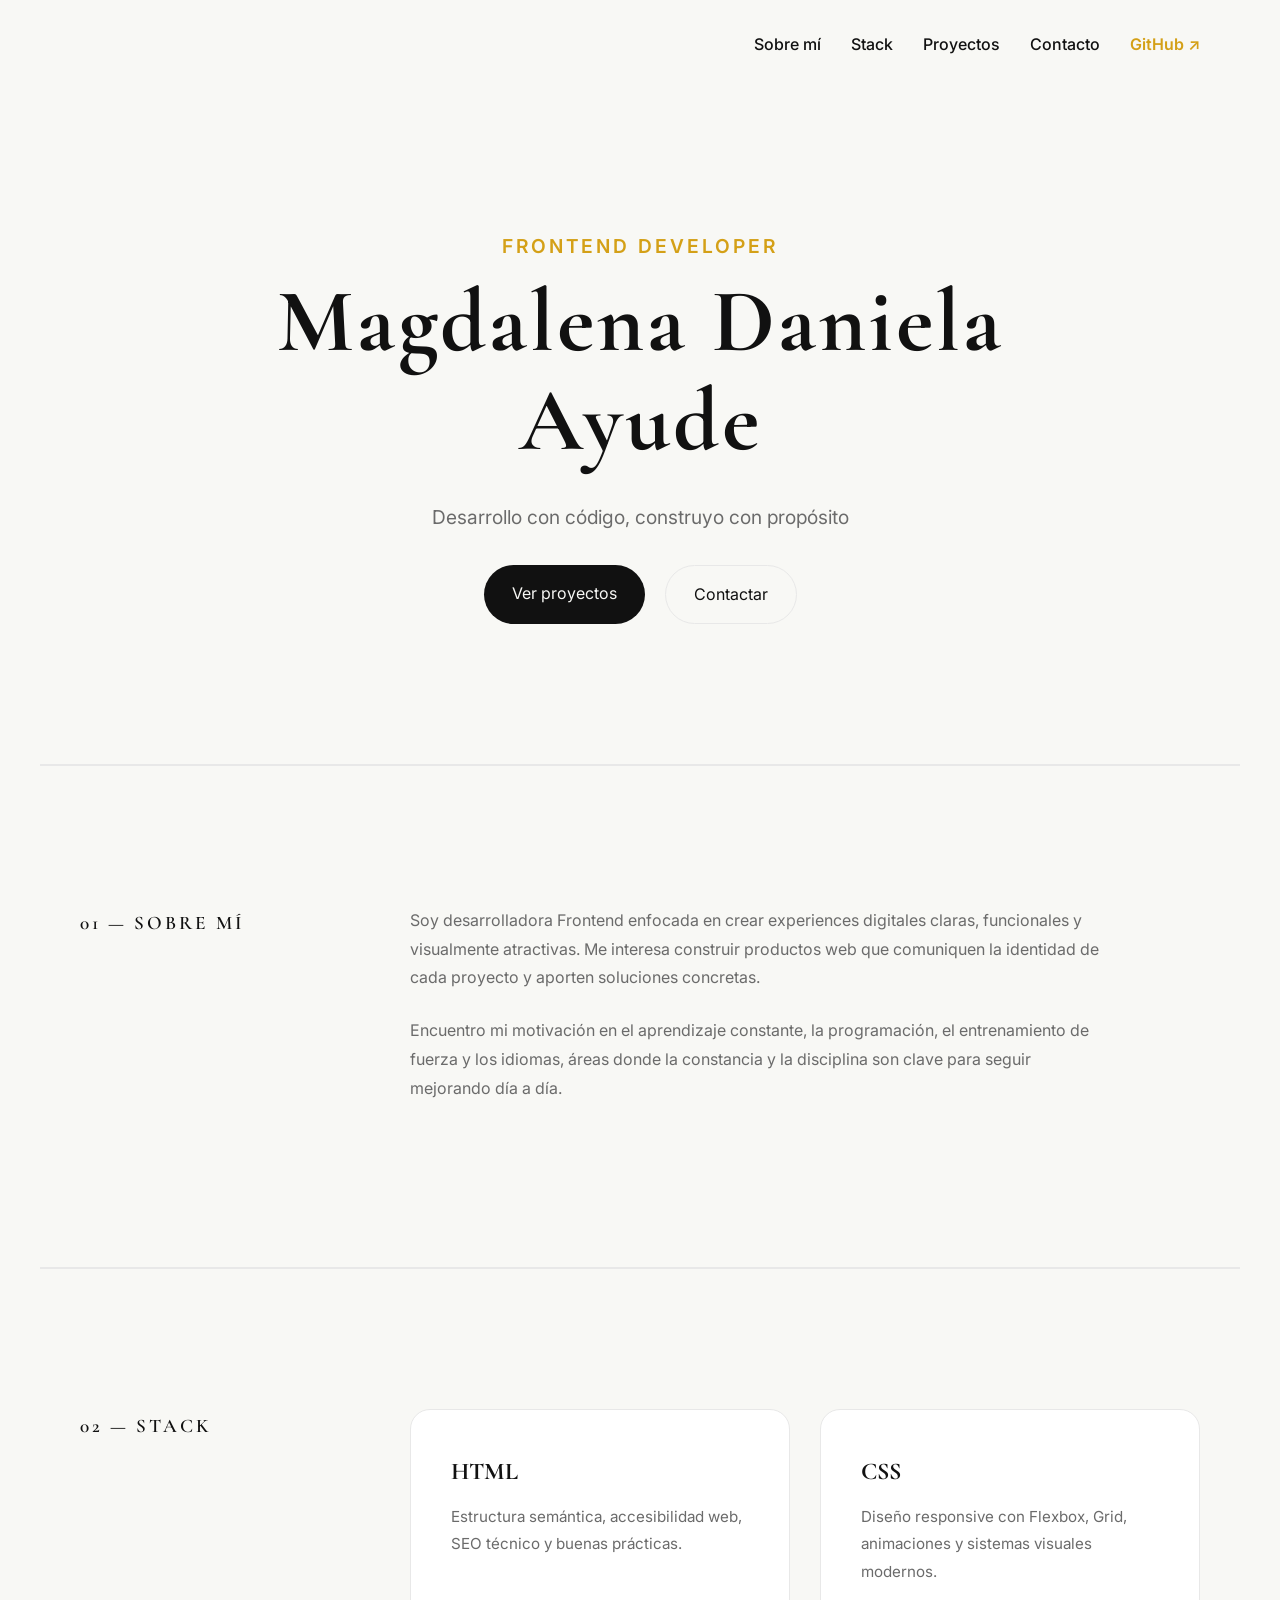
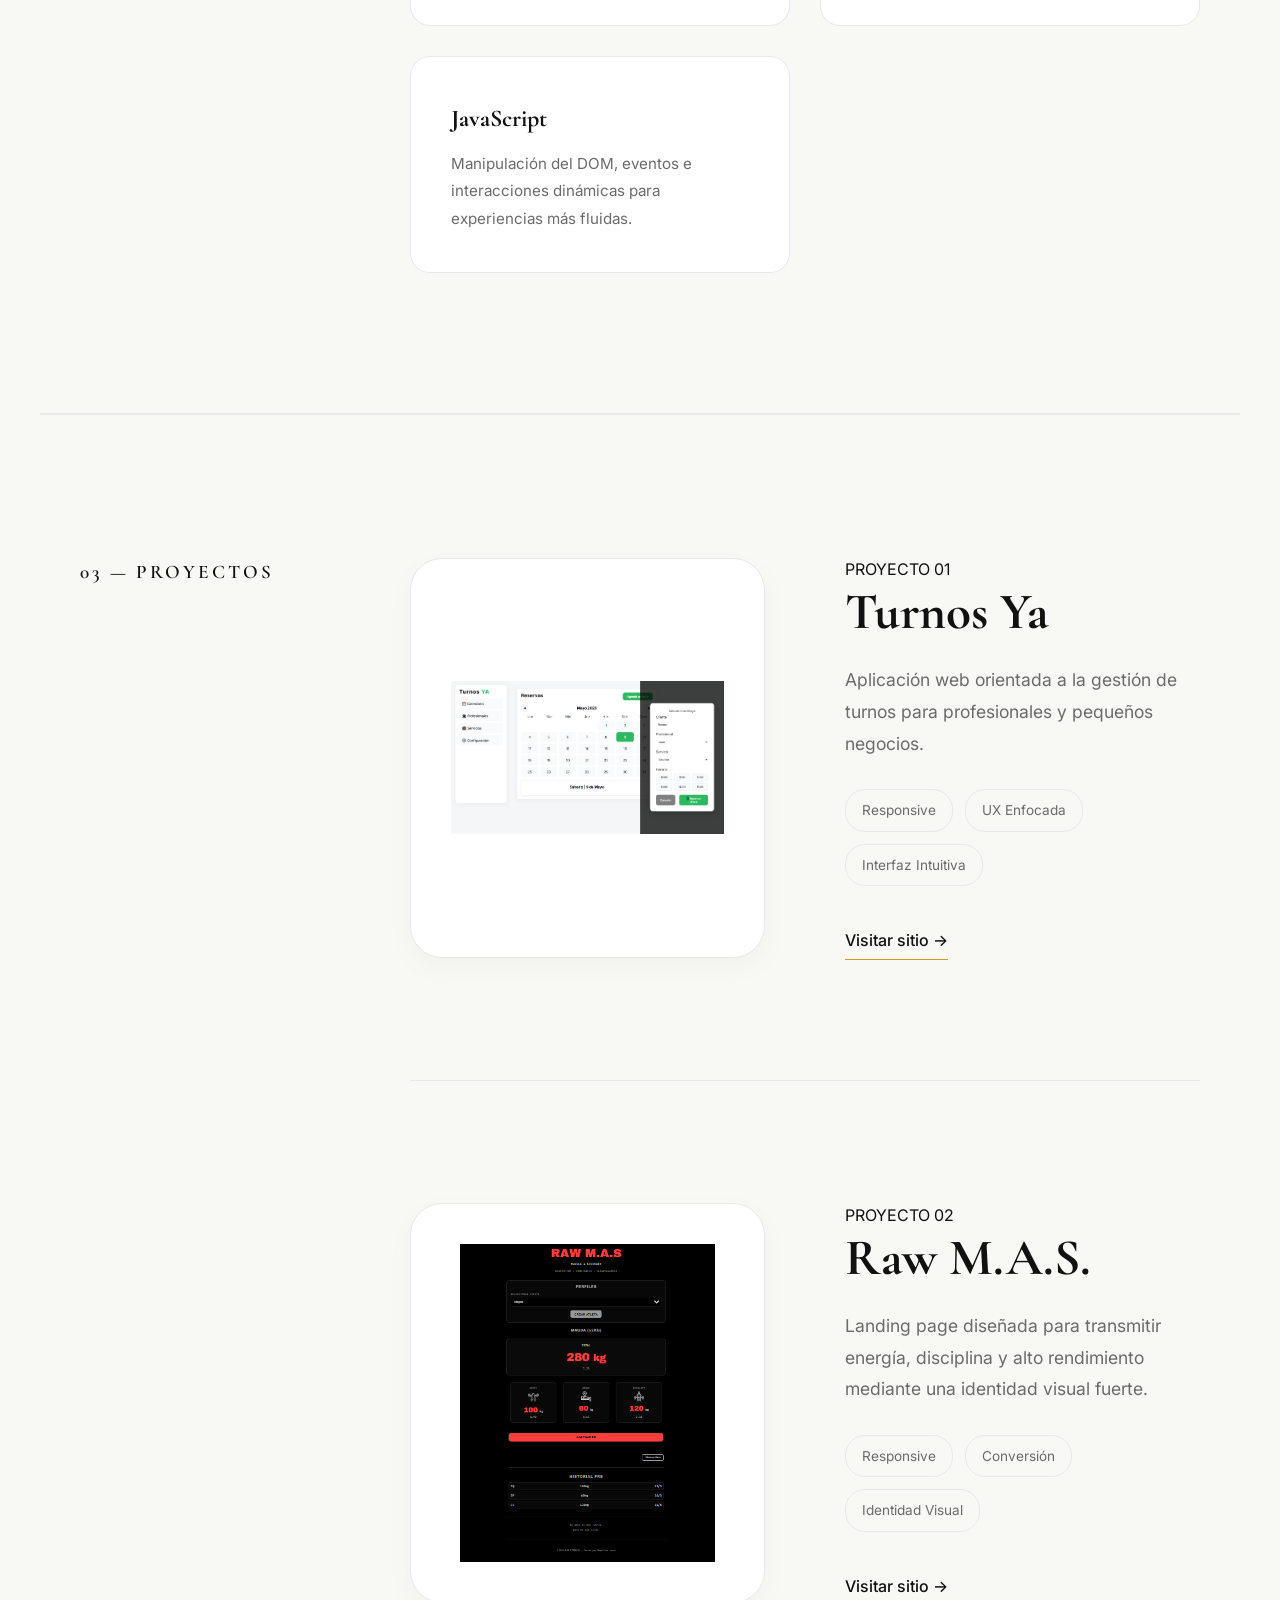
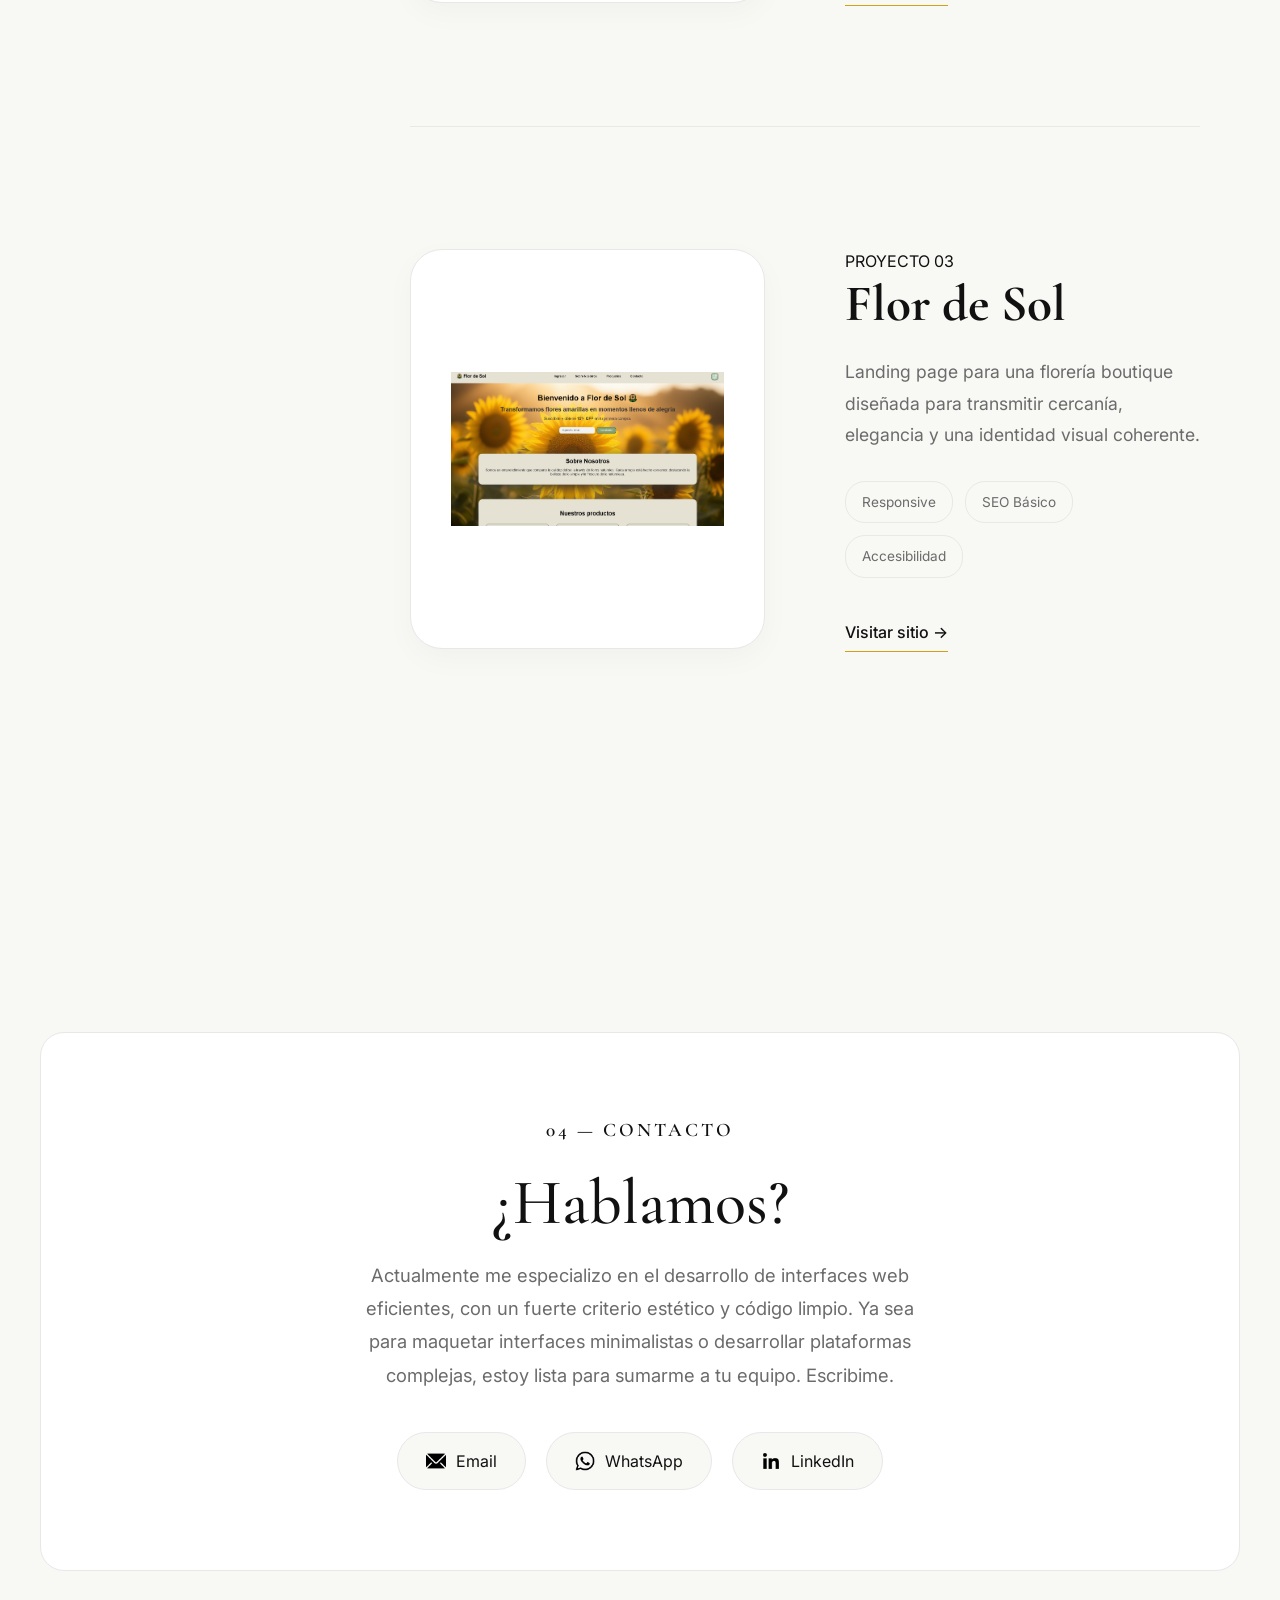
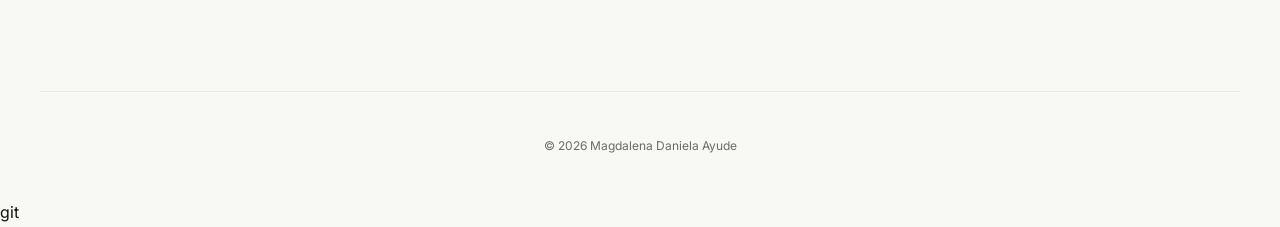
==== portfolio/index.html @ abffc023 "revisionfinal" ====
<!DOCTYPE html>
<html lang="es">
<head>
  <meta charset="UTF-8">
  <meta name="viewport" content="width=device-width, initial-scale=1.0">
  <title>Portfolio - Magdalena Daniela Ayude</title>
  <link rel="stylesheet" href="./style.css">
  
  <link rel="preconnect" href="https://fonts.googleapis.com">
  <link rel="preconnect" href="https://fonts.gstatic.com" crossorigin>
  <link href="https://fonts.googleapis.com/css2?family=Cormorant+Garamond:wght@400;500;600;700&family=Inter:wght@300;400;500;600;700&display=swap" rel="stylesheet">
  
  <meta name="description" content="Portfolio de Magdalena Daniela Ayude, desarrolladora frontend especializada en crear experiencias digitales modernas y accesibles.">
  <meta name="keywords" content="Frontend Developer, Portfolio, HTML, CSS, JavaScript, Proyectos, Contacto">
  <meta name="author" content="Magdalena Daniela Ayude">  
  
  <meta property="og:title" content="Portfolio - Magdalena Daniela Ayude">
  <meta property="og:description" content="Portfolio de Magdalena Daniela Ayude, desarrolladora frontend especializada en crear experiencias digitales modernas y accesibles.">
  <meta property="og:image" content="img/portfolio-preview.jpg">  
  <meta property="og:url" content="https://tu-portfolio.com">
</head>

<body>

  <header class="header">
    <nav class="navbar">
      <ul class="nav-links">
        <li><a href="#about">Sobre mí</a></li>
        <li><a href="#stack">Stack</a></li>
        <li><a href="#projects">Proyectos</a></li>
        <li><a href="#contact">Contacto</a></li>
        <li><a href="https://github.com/MagdalenaAyude" target="_blank" rel="noopener noreferrer" class="nav-github">GitHub ↗</a></li>
      </ul>
    </nav>
  </header>

  <main>
    <section class="hero">
      <span class="section-label">FRONTEND DEVELOPER</span>
      <h1>Magdalena Daniela Ayude</h1>
      <p>Desarrollo con código, construyo con propósito</p>

      <div class="hero-actions">
        <a href="#projects" class="btn-primary">Ver proyectos</a>
        <a href="#contact" class="btn-secondary">Contactar</a>
      </div>
    </section>
     
    <section id="about" class="section-layout about">
      <div class="section-title">
        <span class="section-number">01 — SOBRE MÍ</span>
      </div>

      <div class="section-content">
        <p>
          Soy desarrolladora Frontend enfocada en crear experiences digitales claras, funcionales y visualmente atractivas. Me interesa construir productos web que comuniquen la identidad de cada proyecto y aporten soluciones concretas.
        </p>

        <p>
          Encuentro mi motivación en el aprendizaje constante, la programación, el entrenamiento de fuerza y los idiomas, áreas donde la constancia y la disciplina son clave para seguir mejorando día a día.
        </p>
      </div>
    </section>
      
    <section id="stack" class="section-layout stack">
      <div class="section-title">
        <span class="section-number">02 — STACK</span>
      </div>

      <div class="stack-grid">
        <article class="stack-card">
          <h3>HTML</h3>
          <p>Estructura semántica, accesibilidad web, SEO técnico y buenas prácticas.</p>
        </article>
        
        <article class="stack-card">
          <h3>CSS</h3>
          <p>Diseño responsive con Flexbox, Grid, animaciones y sistemas visuales modernos.</p>
        </article>

        <article class="stack-card">
          <h3>JavaScript</h3>
          <p>Manipulación del DOM, eventos e interacciones dinámicas para experiencias más fluidas.</p>
        </article>
      </div>
    </section>

    <section id="projects" class="section-layout projects">
      <div class="section-title">
        <span class="section-number">03 — PROYECTOS</span>
      </div>

      <div class="project-list">
        <article class="project">
          <div class="project-image">
            <img src="./assets/turnosya.png" alt="Interfaz de la aplicación Turnos Ya">
          </div>
          <div class="project-content">
            <span class="project-number">PROYECTO 01</span>
            <h3>Turnos Ya</h3>
            <p>Aplicación web orientada a la gestión de turnos para profesionales y pequeños negocios.</p>
            <ul class="project-features">
              <li>Responsive</li>
              <li>UX Enfocada</li>
              <li>Interfaz Intuitiva</li>
            </ul>
            <a href="https://turnosbahia2026.netlify.app/" target="_blank" rel="noopener noreferrer" class="btn-link">Visitar sitio →</a>
          </div>
        </article>

        <article class="project">
          <div class="project-image">
            <img src="./assets/rawmas.png" alt="Landing page de Raw M.A.S.">
          </div>
          <div class="project-content">
            <span class="project-number">PROYECTO 02</span>
            <h3>Raw M.A.S.</h3>
            <p>Landing page diseñada para transmitir energía, disciplina y alto rendimiento mediante una identidad visual fuerte.</p>
            <ul class="project-features">
              <li>Responsive</li>
              <li>Conversión</li>
              <li>Identidad Visual</li>
            </ul>
            <a href="https://raw-strength-bahia.netlify.app/" target="_blank" rel="noopener noreferrer" class="btn-link">Visitar sitio →</a>
          </div>
        </article>

        <article class="project">
          <div class="project-image">
            <img src="./assets/flordesol.png" alt="Landing page de Flor de Sol">
          </div>
          <div class="project-content">
            <span class="project-number">PROYECTO 03</span>
            <h3>Flor de Sol</h3>
            <p>Landing page para una florería boutique diseñada para transmitir cercanía, elegancia y una identidad visual coherente.</p>
            <ul class="project-features">
              <li>Responsive</li>
              <li>SEO Básico</li>
              <li>Accesibilidad</li>
            </ul>
            <a href="https://flordesol-magdalena.netlify.app/" target="_blank" rel="noopener noreferrer" class="btn-link">Visitar sitio →</a>
          </div>
        </article>
      </div>
    </section>

    <section id="contact" class="contact">
      <span class="section-number">04 — CONTACTO</span>
      <h2>¿Hablamos?</h2>
      <p>Actualmente me especializo en el desarrollo de interfaces web eficientes, con un fuerte criterio estético y código limpio. Ya sea para maquetar interfaces minimalistas o desarrollar plataformas complejas, estoy lista para sumarme a tu equipo. Escribime.</p>

      <div class="contact-buttons">
        <a href="mailto:magdaayude@hotmail.com" class="contact-button">
          <img src="./assets/correo-electronico.png" alt="Icono de Email">
          <span>Email</span>
        </a>

        <a href="https://wa.me/5492915094533" target="_blank" class="contact-button" rel="noopener noreferrer">
          <img src="./assets/whatsapp (3).png" alt="Icono de WhatsApp">
          <span>WhatsApp</span>
        </a>

        <a href="https://www.linkedin.com/in/magdalena-daniela-ayude" target="_blank" class="contact-button" rel="noopener noreferrer">
          <img src="./assets/linkedin.png" alt="Icono de LinkedIn">
          <span>LinkedIn</span>
        </a>
      </div>
    </section>
  </main>

  <footer class="footer">
    <small>© 2026 Magdalena Daniela Ayude</small>
  </footer>

</body>
</html>git
---- portfolio/style.css ----
:root {
  --bg: #f8f8f5;
  --surface: #ffffff;
  --text: #111111;
  --text-light: #6b6b6b;
  --border: #e8e8e8;
  --accent: #d4a017;
  --max-width: 1200px;
}

* {
  margin:0;
  padding:0;
  box-sizing: border-box;
}

html{
  scroll-behavior: smooth;
}

body{
  font-family:'Inter',sans-serif;
  background-color:var(--bg);
  color:var(--text);
  line-height:1.8;
  overflow-x:hidden;
}
.header{
  display:flex;
  justify-content:flex-end;
  align-items:center;
  padding:30px 40px;
  max-width: var(--max-width);
  margin: 0 auto;
}
.navbar{
  display:flex;
  gap:20px;
}   
.nav-links {
  display: flex;
  list-style: none;
  gap: 30px;
}
.nav-links a {
  text-decoration: none;
  color: var(--text);
  font-weight: 500;
  transition: color 0.3s ease;
}
.nav-links a:hover {
  color: var(--accent);
}
.nav-links a.nav-github {
  color: var(--accent); /* Usa tu dorado de acento para diferenciarse */
  font-weight: 600;     /* Un poquito más de grosor para darle presencia */
  border-bottom: 1px solid transparent;
  padding-bottom: 2px;
  transition: all 0.3s ease;
}
.nav-links a.nav-github:hover {
  color: var(--text);   
  border-bottom: 1px solid var(--text); 
}
.hero{
  display:flex;
  flex-direction:column;
  align-items:center;
  text-align:center;
  padding: 140px 20px;
}
.section-label {
  font-size: 1.2rem;
  letter-spacing: 3px;
  font-weight: 600;
  color: var(--accent);
  text-transform: uppercase;
  margin-bottom: 10px;
}
.hero h1 {
  font-family: 'Cormorant Garamond', serif;
  font-size: clamp(3.5rem, 7vw, 6.5rem);
  line-height: 1.1;
  letter-spacing: 3px;
  margin-bottom: 30px;
  max-width: 800px;
}
.hero p {
  font-size: 1.2rem;
  color: var(--text-light);
  max-width: 600px;
  margin-bottom: 30px;
}
.hero-actions {
  display: flex;
  gap: 20px;
}
.btn-primary {
  text-decoration: none;
  background-color: var(--text);
  color:var(--bg);
  padding: 14px 28px;
  border-radius: 999px;
  display: inline-block;
  transition: background 0.3s ease;
}
.btn-primary:hover {
  opacity: 0.9;
}
.btn-secondary {
  text-decoration: none;
  color: var(--text);
  background-color: transparent;
  border: 1px solid var(--border);
  padding: 14px 28px;
  border-radius: 999px;
  transition: background-color 0.3s ease, color 0.3s ease;
  display: inline-block;
}
.btn-secondary:hover {
  background-color: var(--border);
}
.section-layout {
  max-width: var(--max-width);
  margin: 0 auto;
  padding: 140px 40px;
  display: grid;
  grid-template-columns: 250px 1fr;
  gap: 80px;
  border-top: 2px solid var(--border);
}
.section-title {
  font-family: 'Cormorant Garamond', serif;
  align-self: start;
}
.section-number {
  font-size: 1.2rem;
  font-family: 'Cormorant Garamond', serif;
  font-weight: 600;
  letter-spacing: 3px;
  color:var(--text);
}
.section-content p {
  max-width: 700px;
  margin-bottom: 24px;
  color: var(--text-light);
}
.stack-grid {
  display: grid;
  grid-template-columns: repeat(auto-fit, minmax(250px, 1fr)); /* Responsive sin romper la grilla */
  gap: 30px;
}
.stack-card{
  padding: 40px;
  background-color: var(--surface);
  border: 1px solid var(--border);
  border-radius: 20px;
}
.stack-card h3{
  font-family: 'Cormorant Garamond', serif;
  font-size: 1.5rem;
  margin-bottom: 10px;
}
.stack-card p{
  color: var(--text-light);
  font-size: 0.95rem;
}
.project-list {
  display: flex;
  flex-direction: column;
}
.project {
  display: grid;
  grid-template-columns: 1fr 1fr;
  gap: 80px;
  align-items: center;
  padding-bottom: 120px;
}
.project:not(:last-child) {
  border-bottom: 1px solid var(--border);
}
.project:not(:first-child) {
  padding-top: 120px;
}
.project-image{
   background-color: var(--surface);
   border: 1px solid var(--border);
   border-radius: 32px;
   padding: 40px;
   display: flex;
   justify-content: center;
   align-items: center;
   height: 400px;
   box-shadow: 0 10px 30px rgba(0,0,0,.03);
   overflow: hidden;
}
.project-image img {
  width: 100%;
  height: 100%;
  object-fit: contain;
  transition: transform 0.5s cubic-bezier(0.25, 1, 0.5, 1);
}
.project:hover .project-image img {
  transform: scale(1.06);
}
.project-content {
 display: flex;
 flex-direction: column;
 align-items: flex-start;
}
.project-content h3 {
  font-family: 'Cormorant Garamond', serif;
  font-size: clamp(2.5rem, 4vw, 3.5rem);
  line-height: 1.1;
  margin-bottom: 24px;
}
.project-content p {
  color: var(--text-light);
  font-size: 1.1rem;
  margin-bottom: 30px;
}
.project-features {
  display: flex;
  gap: 12px;
  margin-bottom: 40px;
  list-style: none;
  flex-wrap: wrap;
}
.project-features li {
  font-size: 0.85rem;
  color: var(--text-light);
  background-color: transparent;
  padding: 8px 16px;
  border: 1px solid var(--border);
  border-radius: 20px;
}
.project .btn-link {
  text-decoration: none;
  color: var(--text);
  background-color: transparent;
  font-weight: 500;
  border-bottom: 1px solid var(--accent);
  padding-bottom: 4px;
  transition: background-color 0.3s ease, color 0.3s ease;
}
.project .btn-link:hover {
  color: var(--accent);
  border-color: var(--accent);
}
.contact {
  background-color: var(--surface);
  border: 1px solid var(--border);
  border-radius: 24px;
  padding: 80px 40px;
  max-width: var(--max-width);
  margin: 120px auto;
  text-align: center;
}
.contact h2 {
  font-family: 'Cormorant Garamond', serif;
  font-size: clamp(3rem, 5vw, 4.5rem);
  line-height: 1;
  margin-bottom: 24px;
  margin-top: 24px;
  font-weight: 500;
}
.contact p{
  color: var(--text-light);
  font-size: 1.15rem;
  max-width: 550px;
  margin: 0 auto 40px auto;
}
.contact-buttons{
  display:flex;
  justify-content:center;
  gap:20px;
  flex-wrap:wrap;
}
.contact-button{
  display:flex;
  align-items:center;
  gap:10px;
  text-decoration:none;
  padding:14px 28px;
  border:1px solid var(--border);
  border-radius:999px;
  color: var(--text);
  background-color:var(--bg);
  transition:all 0.3s ease;
}
.contact-button:hover {
  transform: translateY(-4px);
  border-color: var(--accent);
}
.contact-button img{
  width:20px;
  height:20px;
  object-fit:contain;
}
footer{
  text-align: center;
  padding: 40px 20px;
  font-size: 0.9rem;
  color: var(--text-light);
  border-top: 1px solid var(--border);
  max-width: var(--max-width);  
  margin: 0 auto;
}

@media (max-width: 768px) {
  
  .header {
    padding: 20px;
    justify-content: center;
  }
  .nav-links {
    gap: 15px;
  }
  .hero {
    padding: 80px 20px;
  }
  .section-layout {
    grid-template-columns: 1fr;
    gap: 40px;
    padding: 80px 20px;
  }
  .project {
    grid-template-columns: 1fr;
    gap: 40px;
    padding-bottom: 60px;
  }
  .project:not(:first-child) {
    padding-top: 60px;
  }
  .project-image {
    height: 300px; 
    padding: 20px;
  }
  .contact {
    margin: 60px 20px;
    padding: 40px 20px;
  }
}
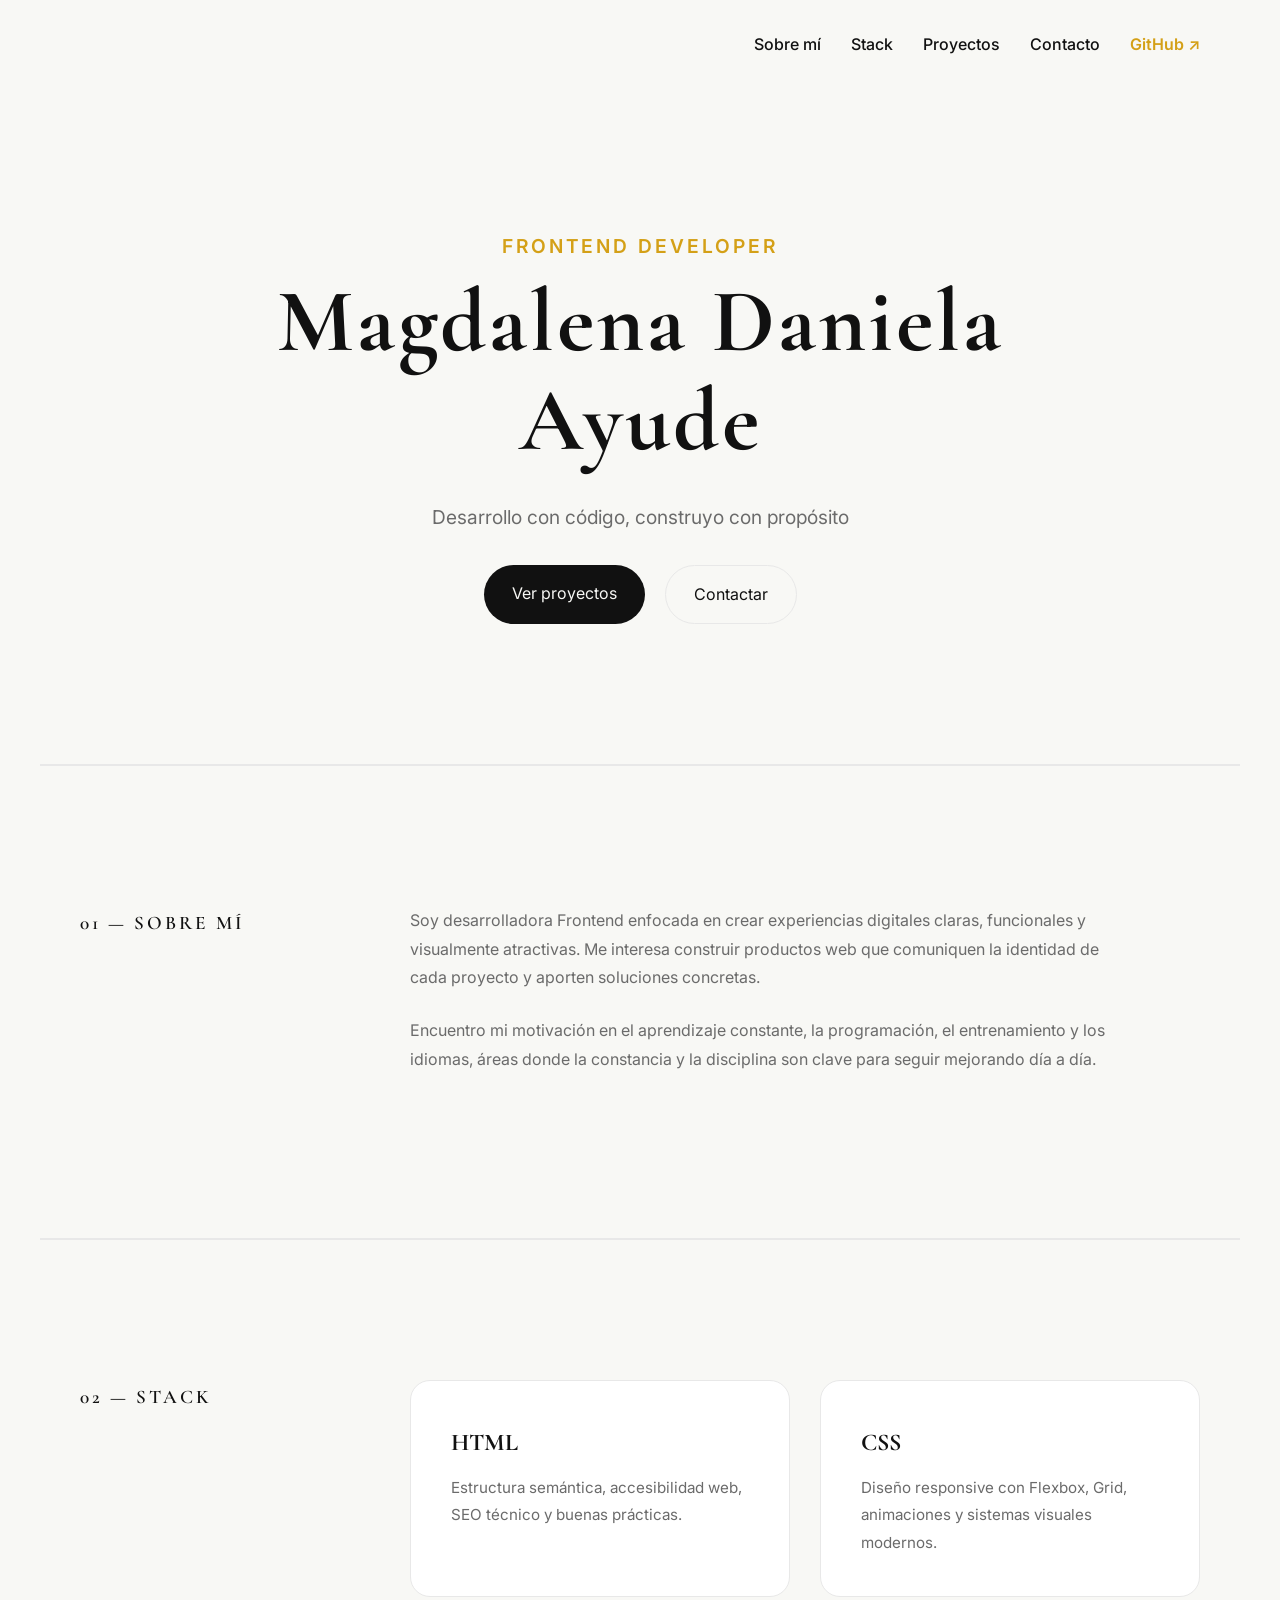
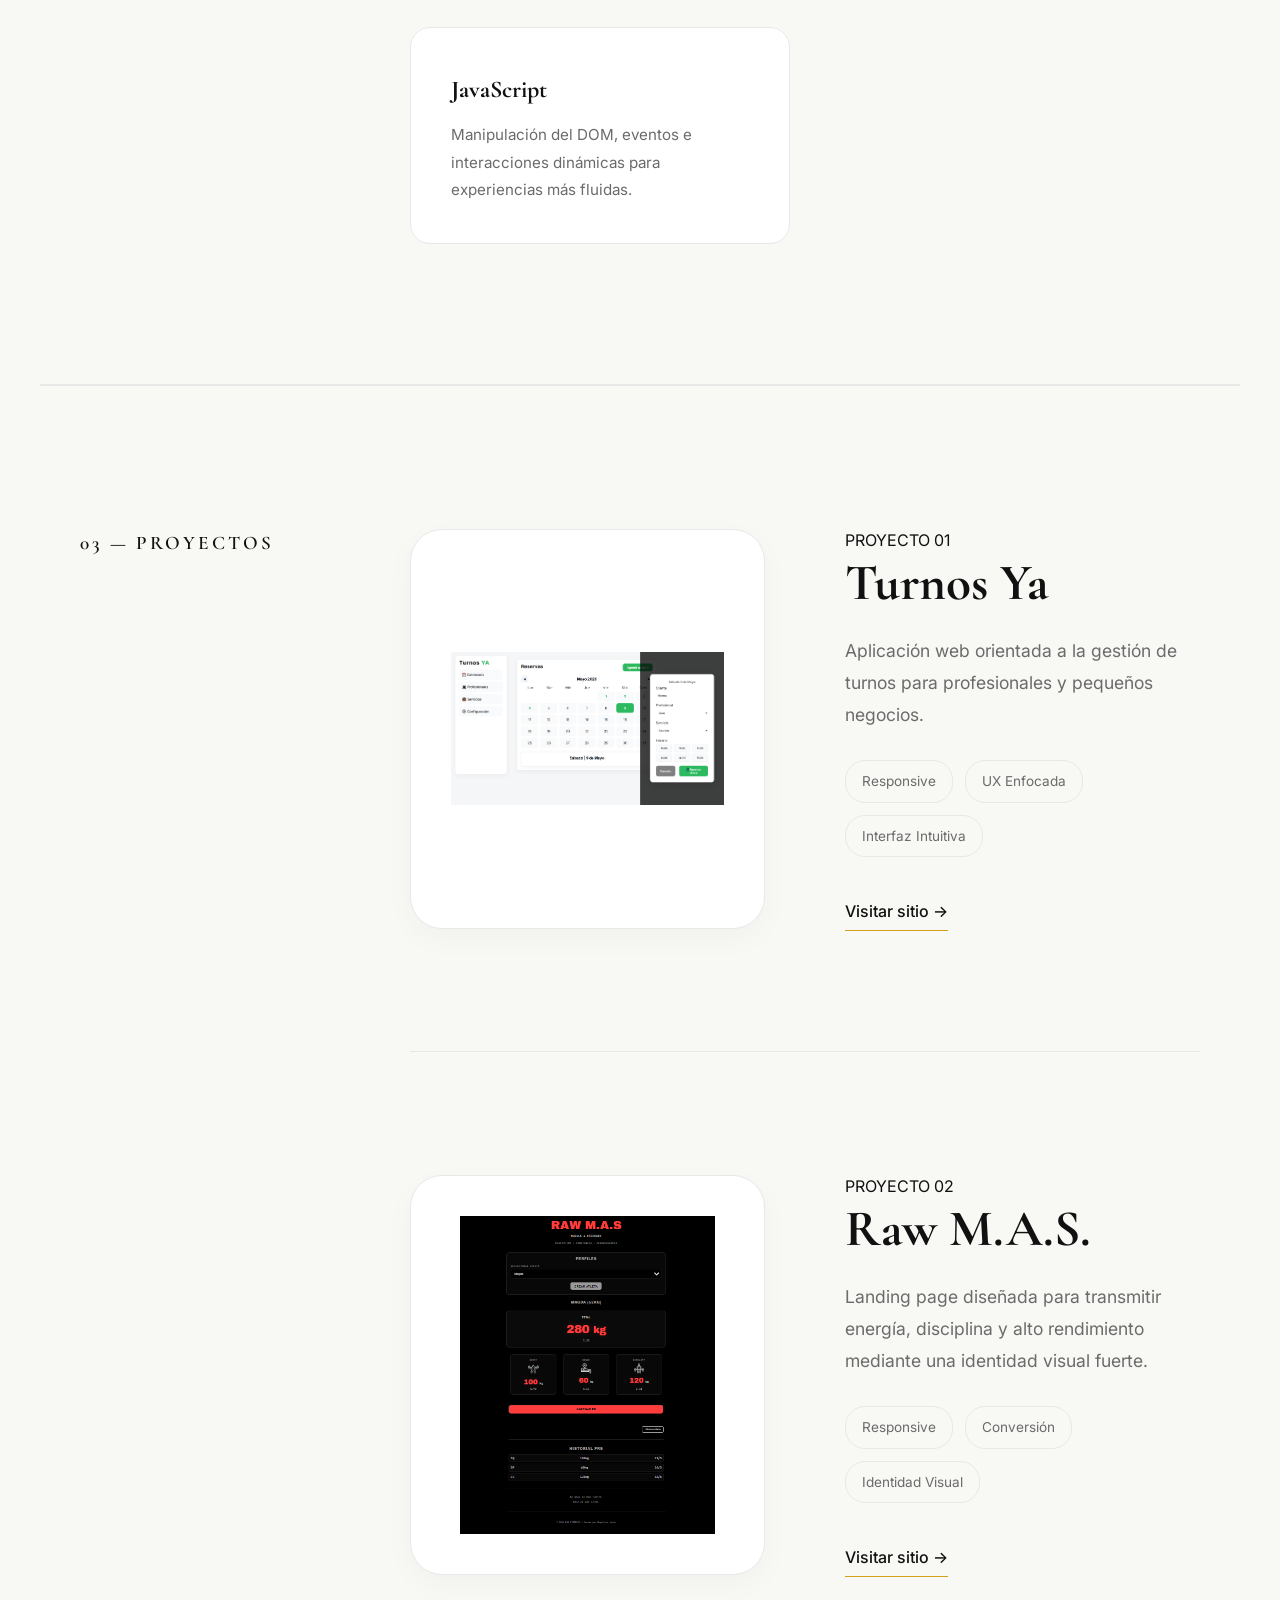
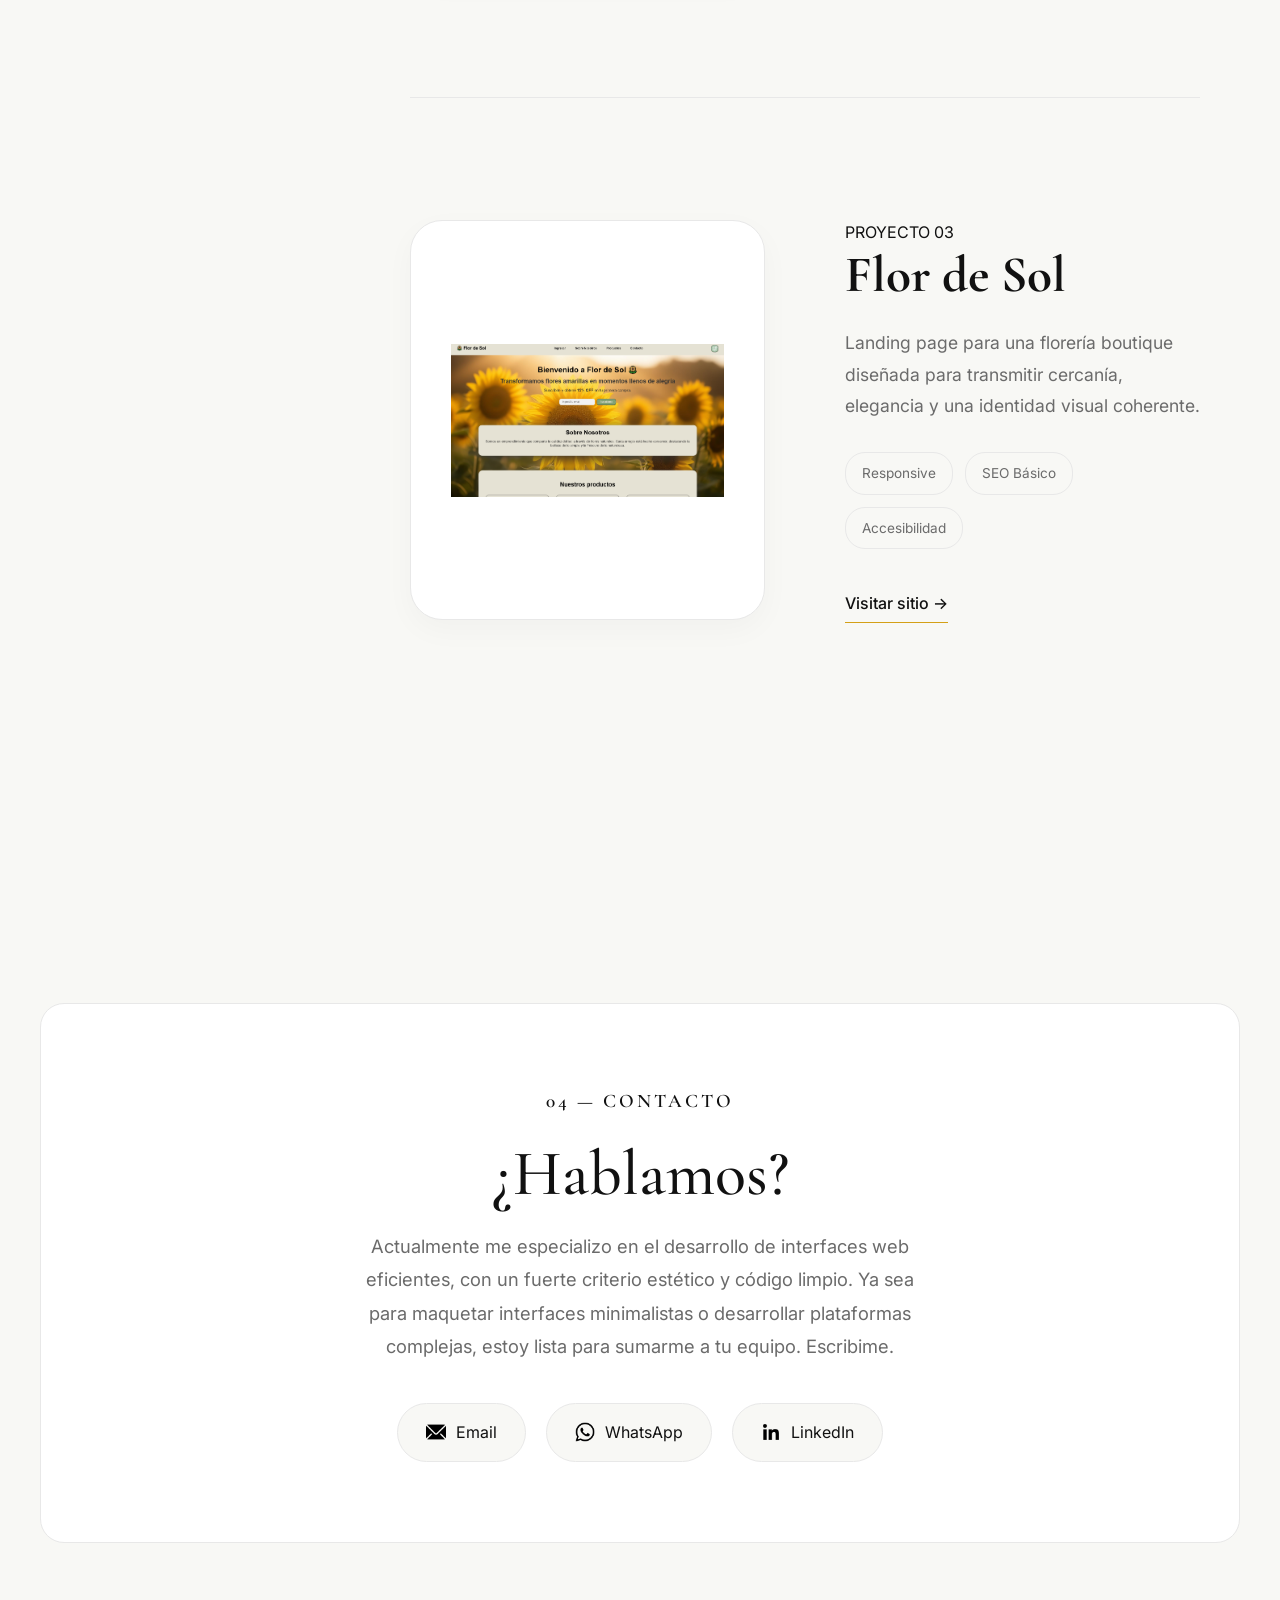
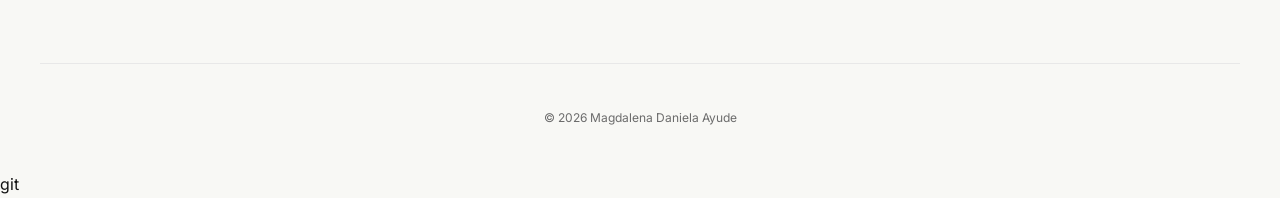
==== commit 474f8895: "Fix HTML formatting and ensure proper structure" ====
--- a/portfolio/index.html
+++ b/portfolio/index.html
@@ -53,11 +53,11 @@
 
       <div class="section-content">
         <p>
-          Soy desarrolladora Frontend enfocada en crear experiences digitales claras, funcionales y visualmente atractivas. Me interesa construir productos web que comuniquen la identidad de cada proyecto y aporten soluciones concretas.
+          Soy desarrolladora Frontend enfocada en crear experiencias digitales claras, funcionales y visualmente atractivas. Me interesa construir productos web que comuniquen la identidad de cada proyecto y aporten soluciones concretas.
         </p>
 
         <p>
-          Encuentro mi motivación en el aprendizaje constante, la programación, el entrenamiento de fuerza y los idiomas, áreas donde la constancia y la disciplina son clave para seguir mejorando día a día.
+          Encuentro mi motivación en el aprendizaje constante, la programación, el entrenamiento y los idiomas, áreas donde la constancia y la disciplina son clave para seguir mejorando día a día.
         </p>
       </div>
     </section>
@@ -173,4 +173,4 @@
   </footer>
 
 </body>
-</html>git+</html>git
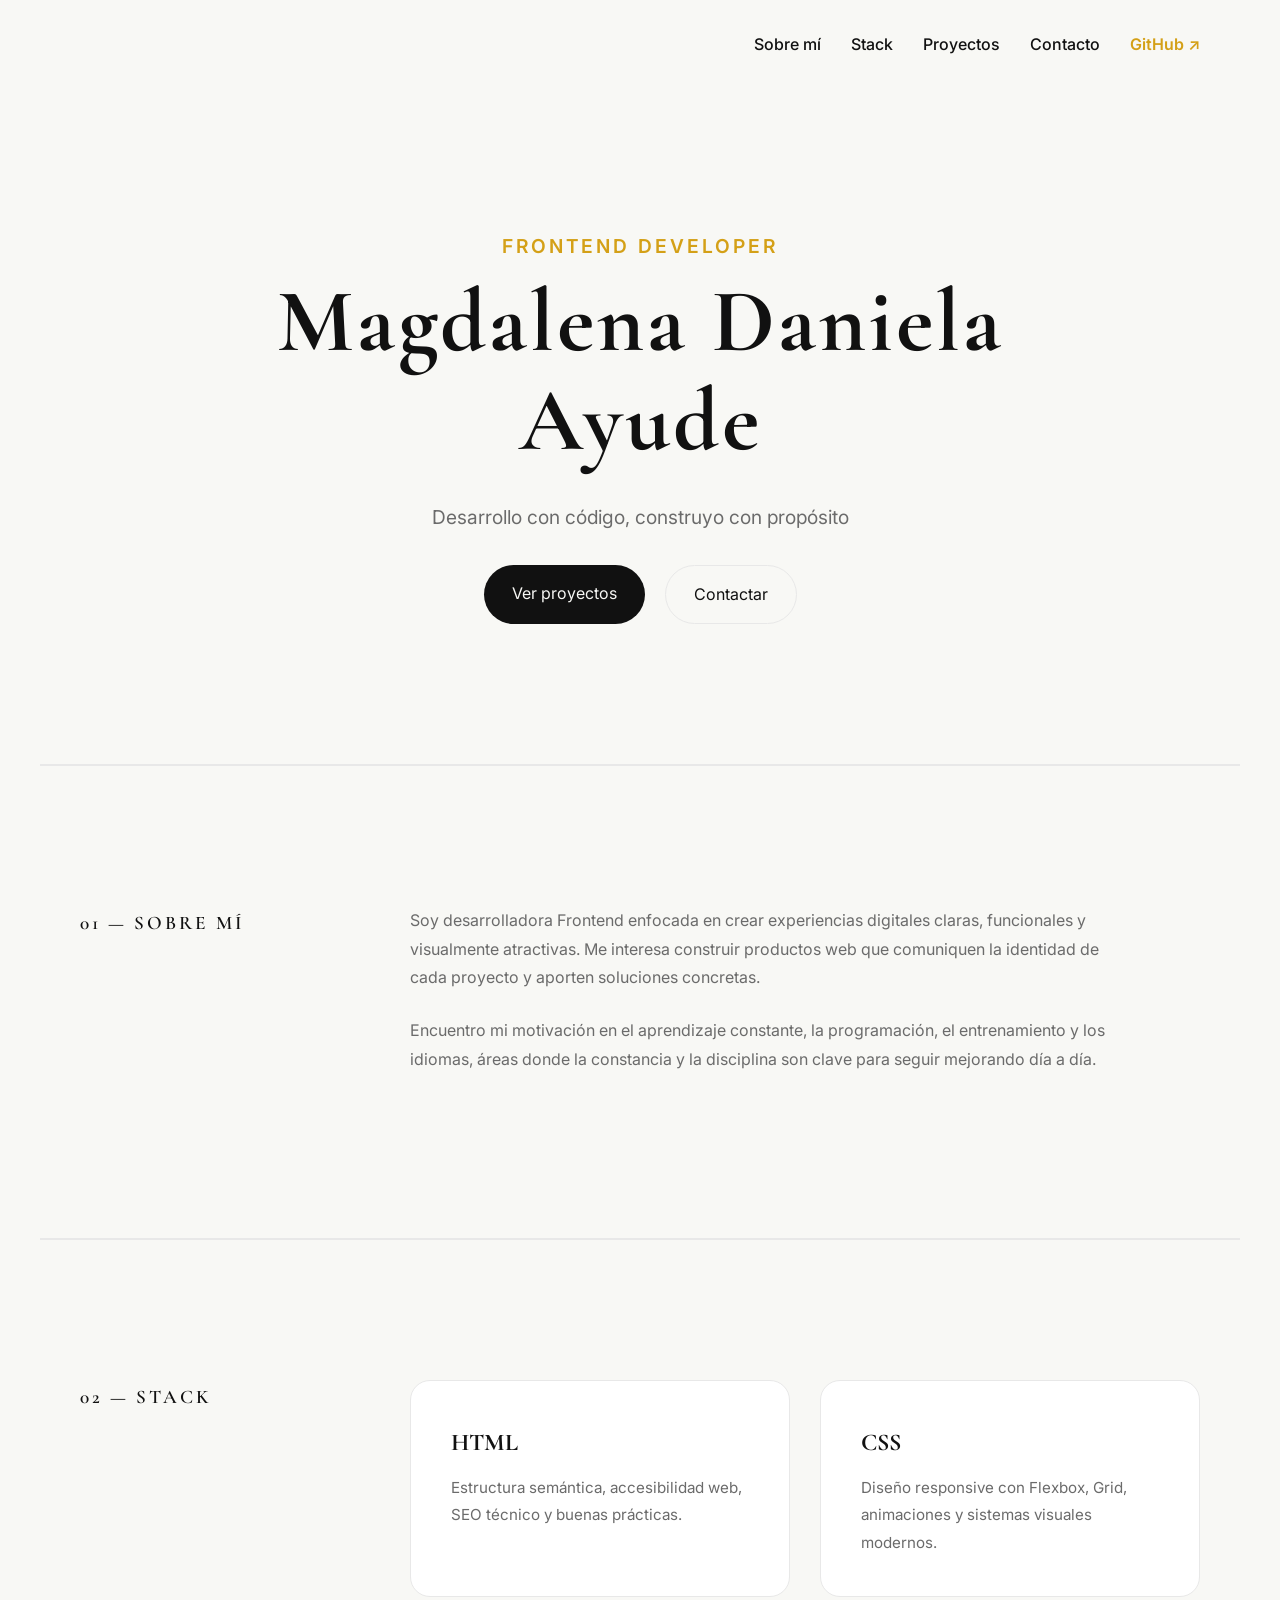
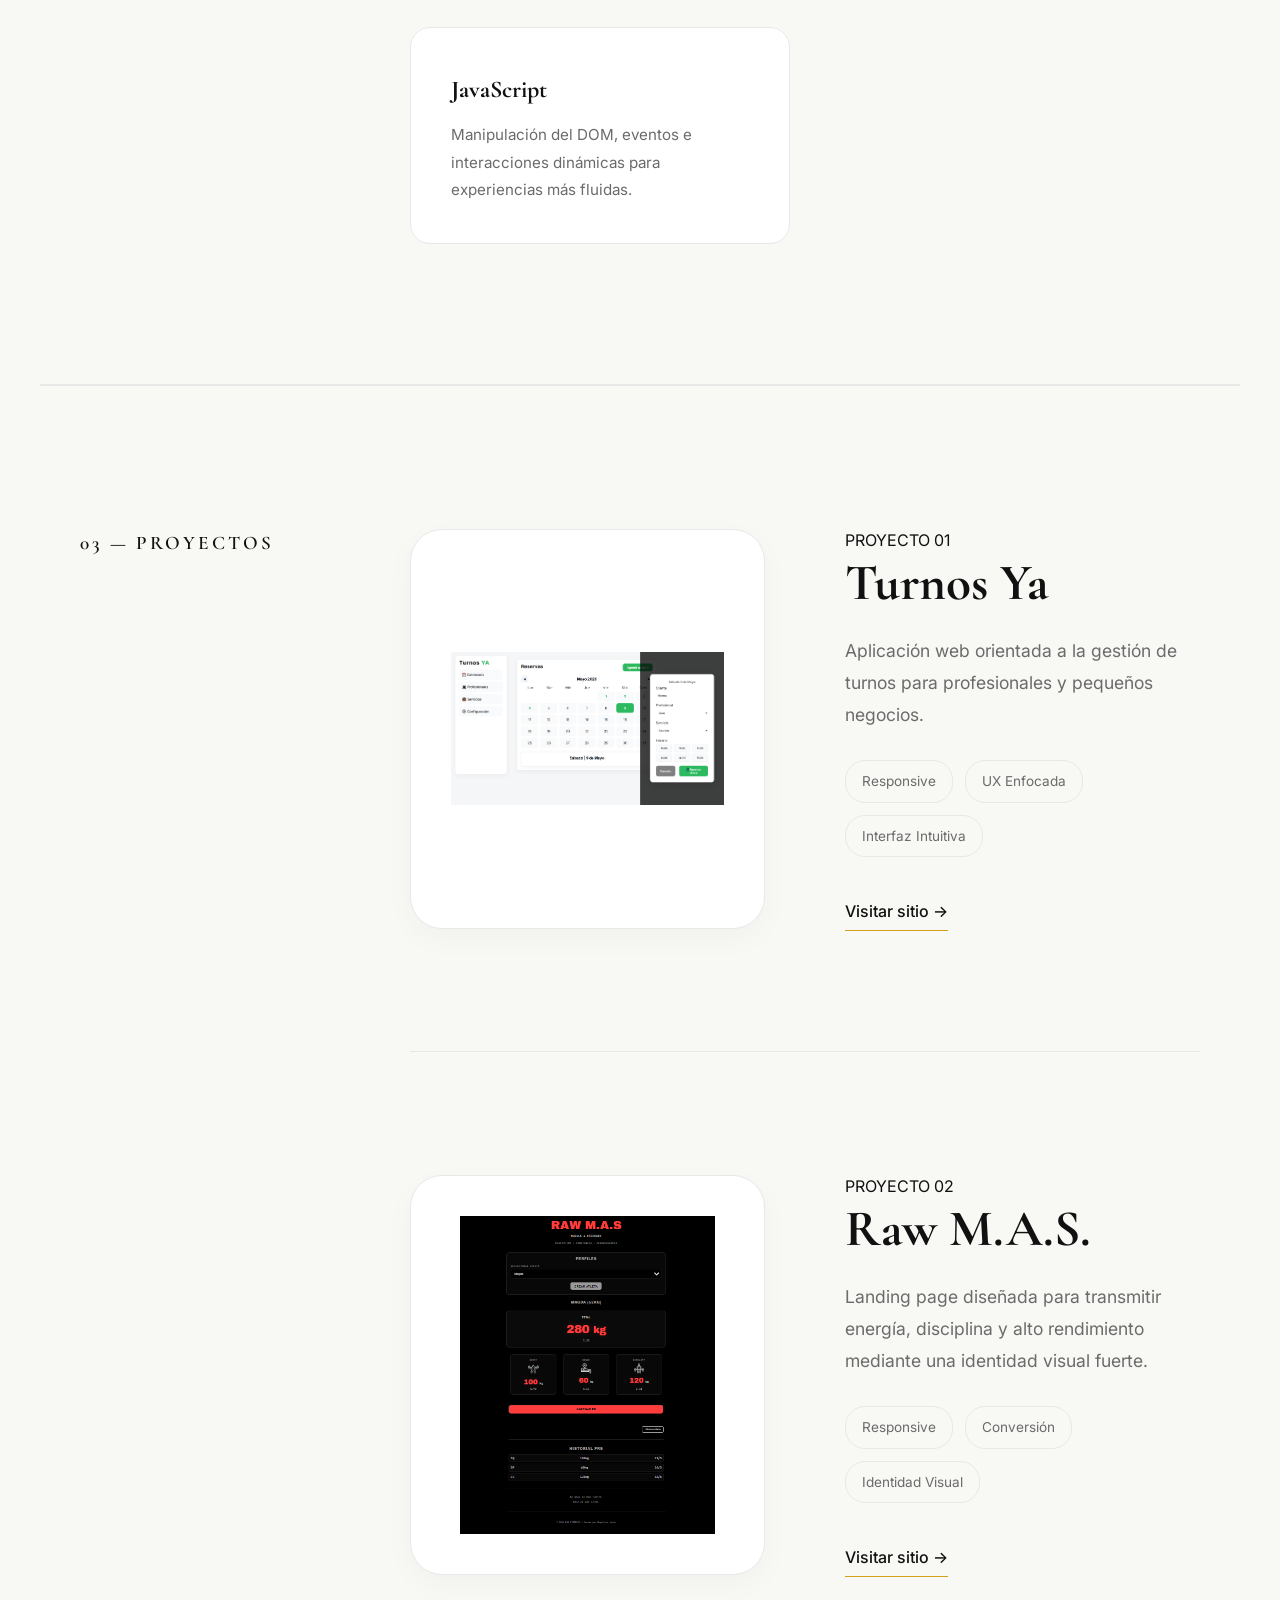
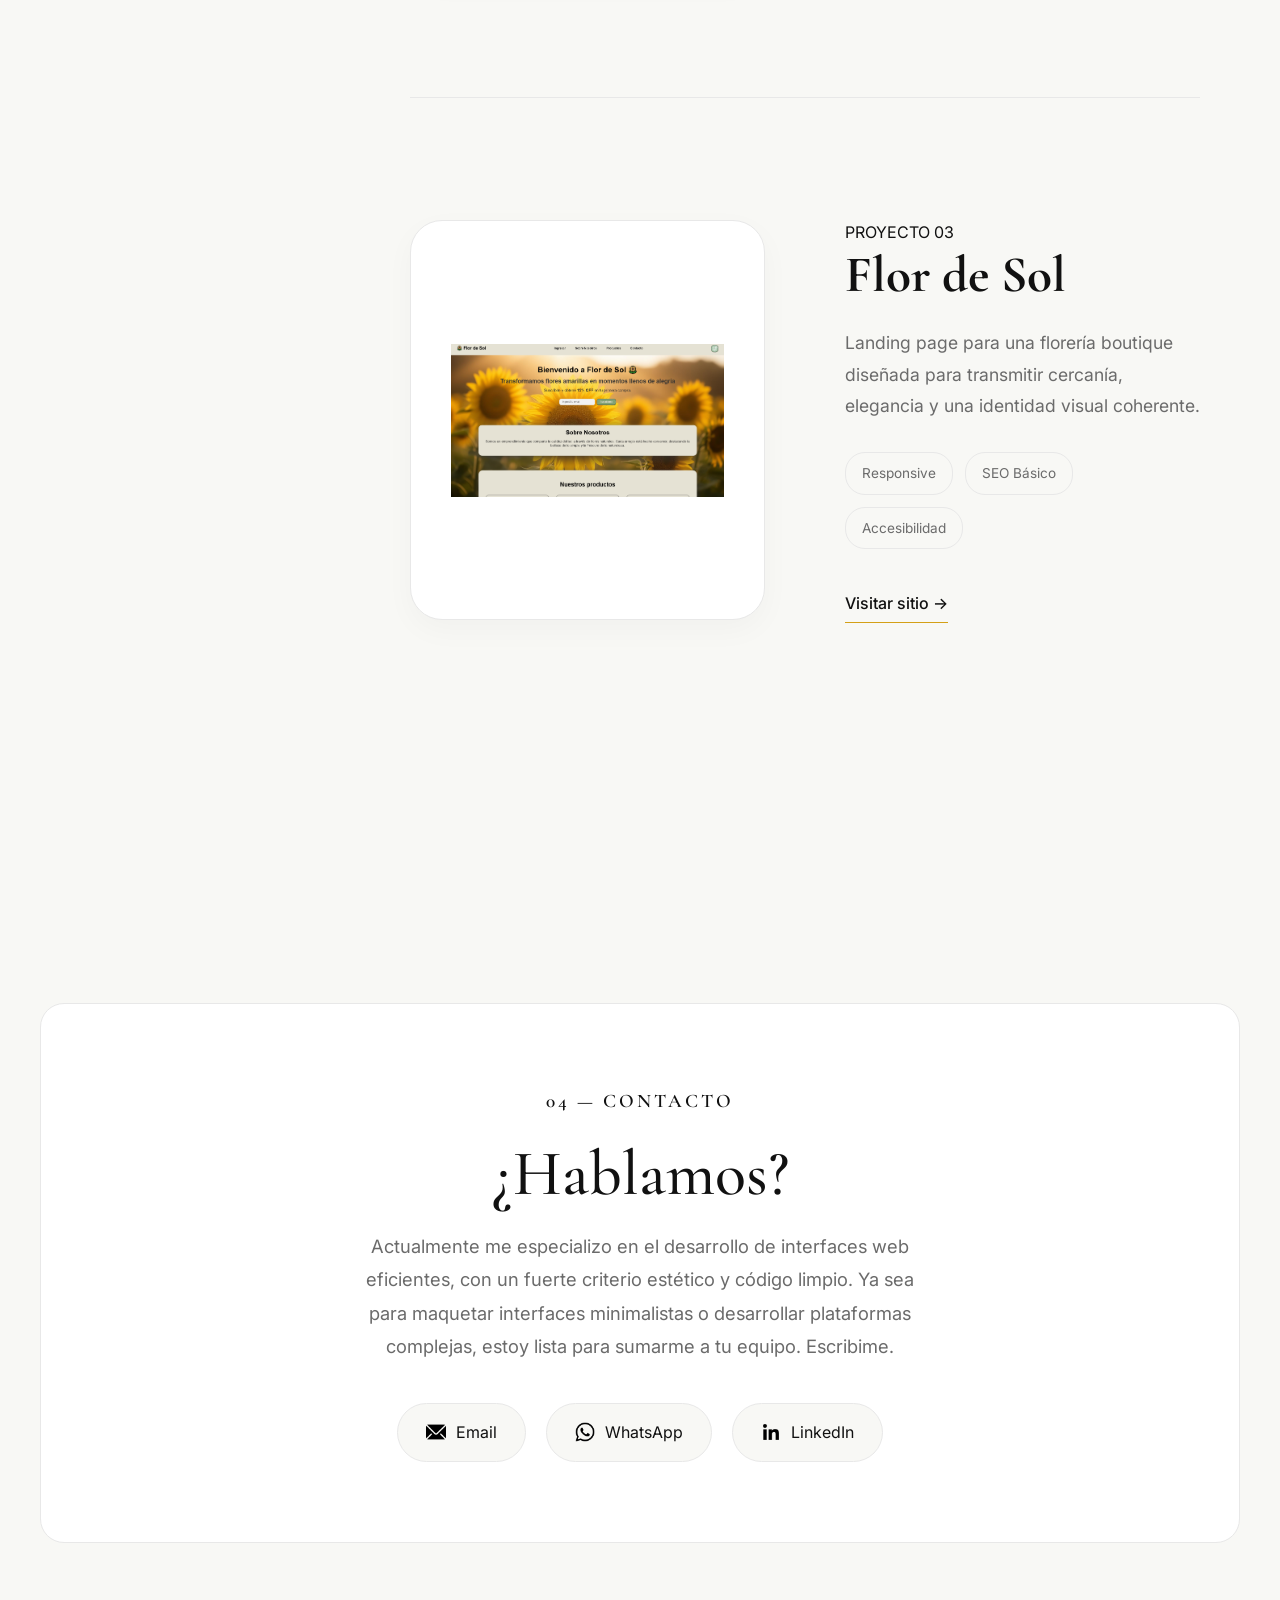
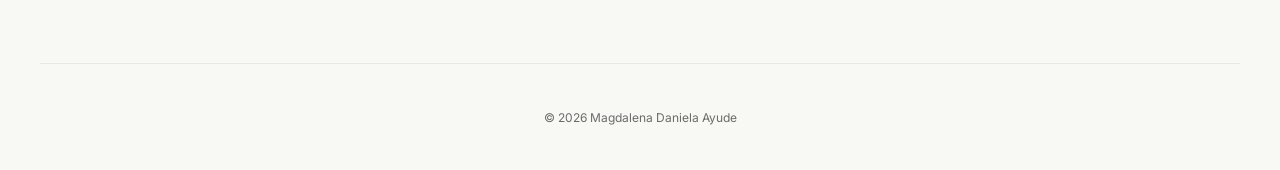
==== commit 8a5fbe0c: "Update index.html" ====
--- a/portfolio/index.html
+++ b/portfolio/index.html
@@ -173,4 +173,4 @@
   </footer>
 
 </body>
-</html>git
+</html>
--- a/portfolio/style.css
+++ b/portfolio/style.css
@@ -52,8 +52,8 @@
   color: var(--accent);
 }
 .nav-links a.nav-github {
-  color: var(--accent); /* Usa tu dorado de acento para diferenciarse */
-  font-weight: 600;     /* Un poquito más de grosor para darle presencia */
+  color: var(--accent); 
+  font-weight: 600;     
   border-bottom: 1px solid transparent;
   padding-bottom: 2px;
   transition: all 0.3s ease;
@@ -147,7 +147,7 @@
 }
 .stack-grid {
   display: grid;
-  grid-template-columns: repeat(auto-fit, minmax(250px, 1fr)); /* Responsive sin romper la grilla */
+  grid-template-columns: repeat(auto-fit, minmax(250px, 1fr)); 
   gap: 30px;
 }
 .stack-card{
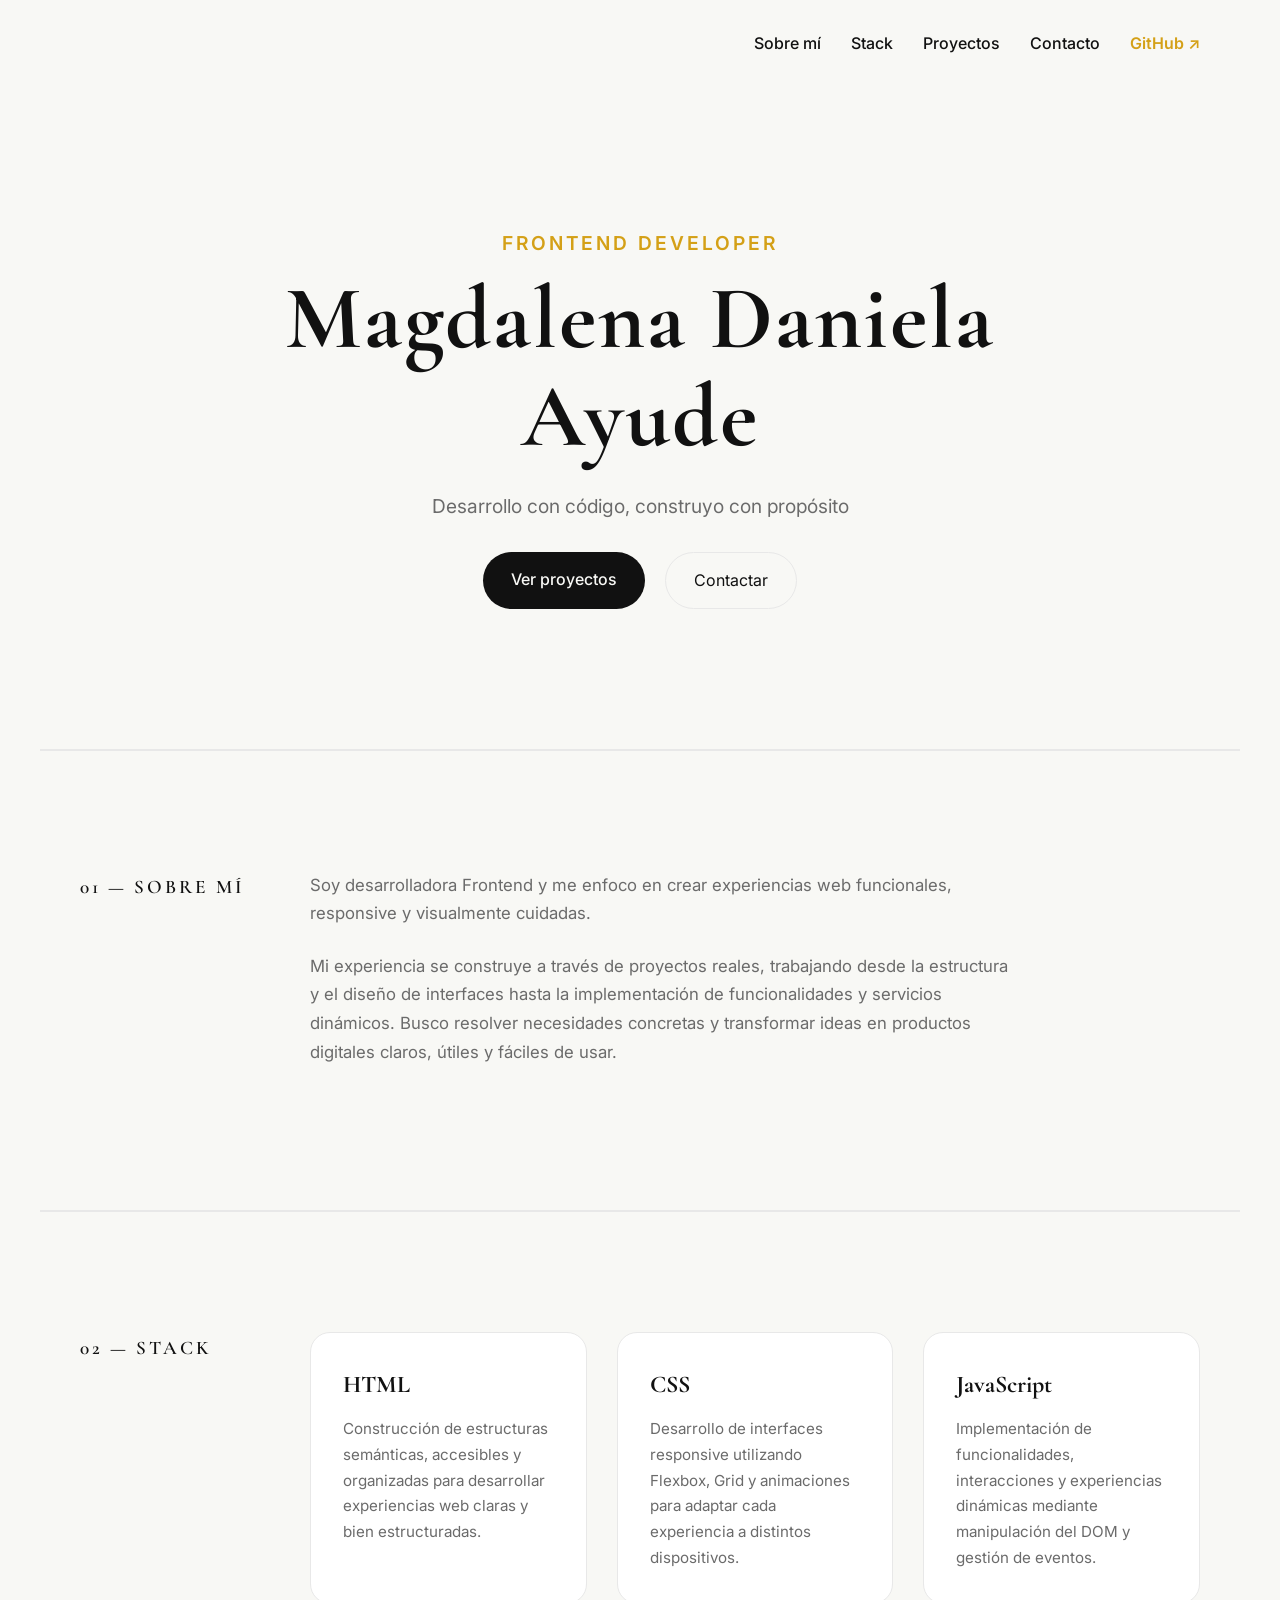
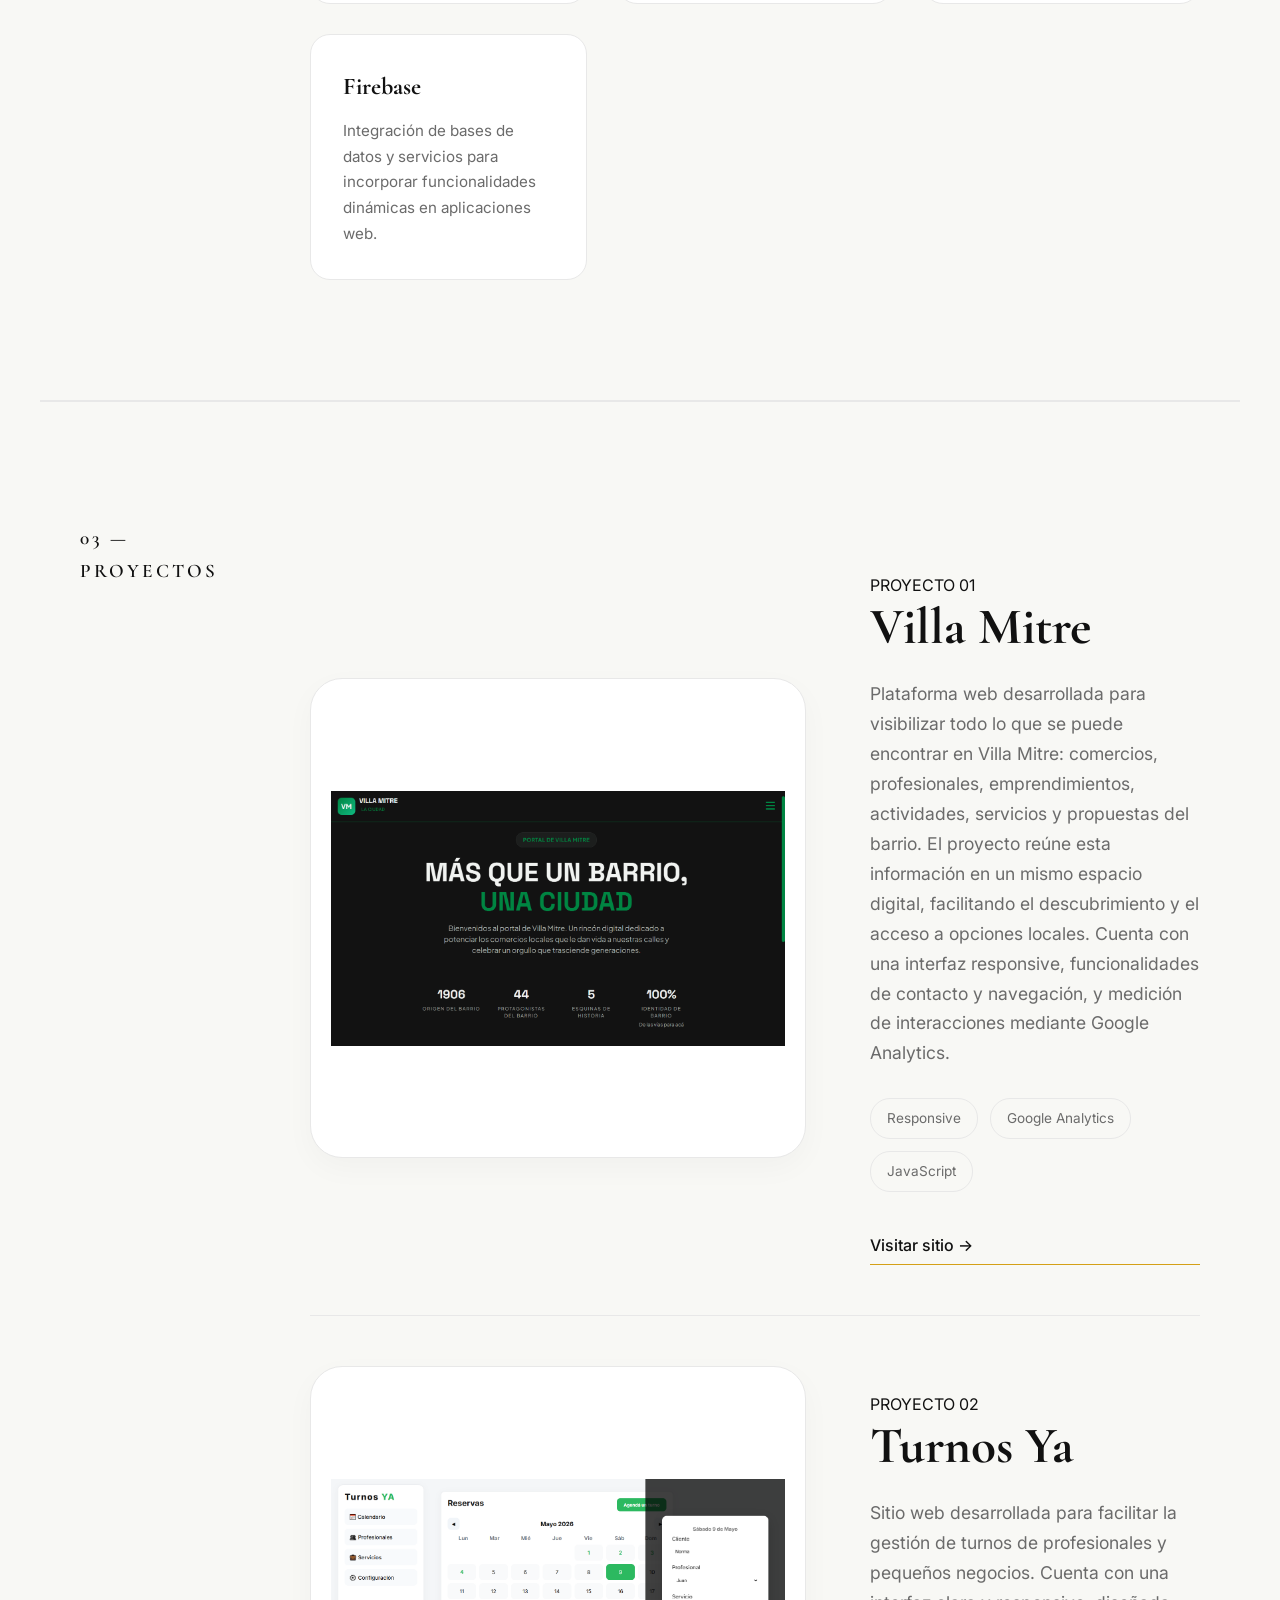
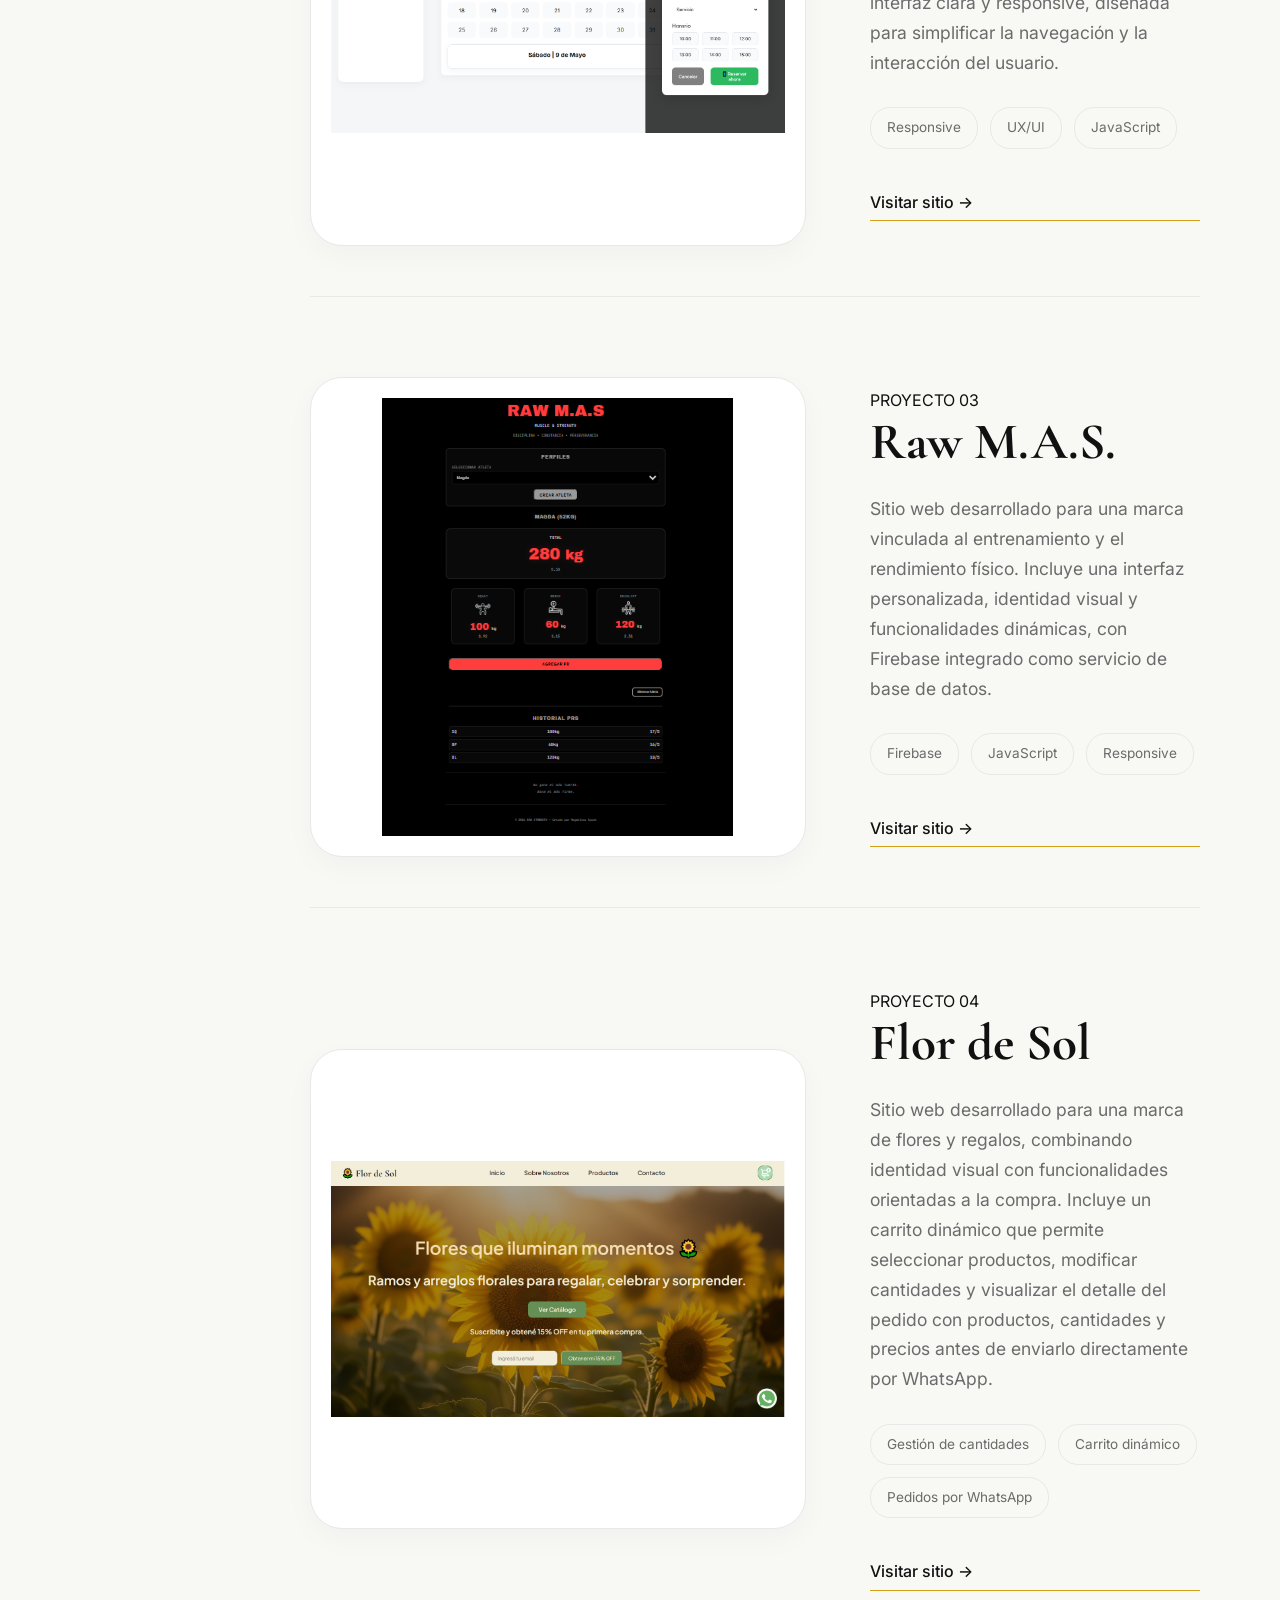
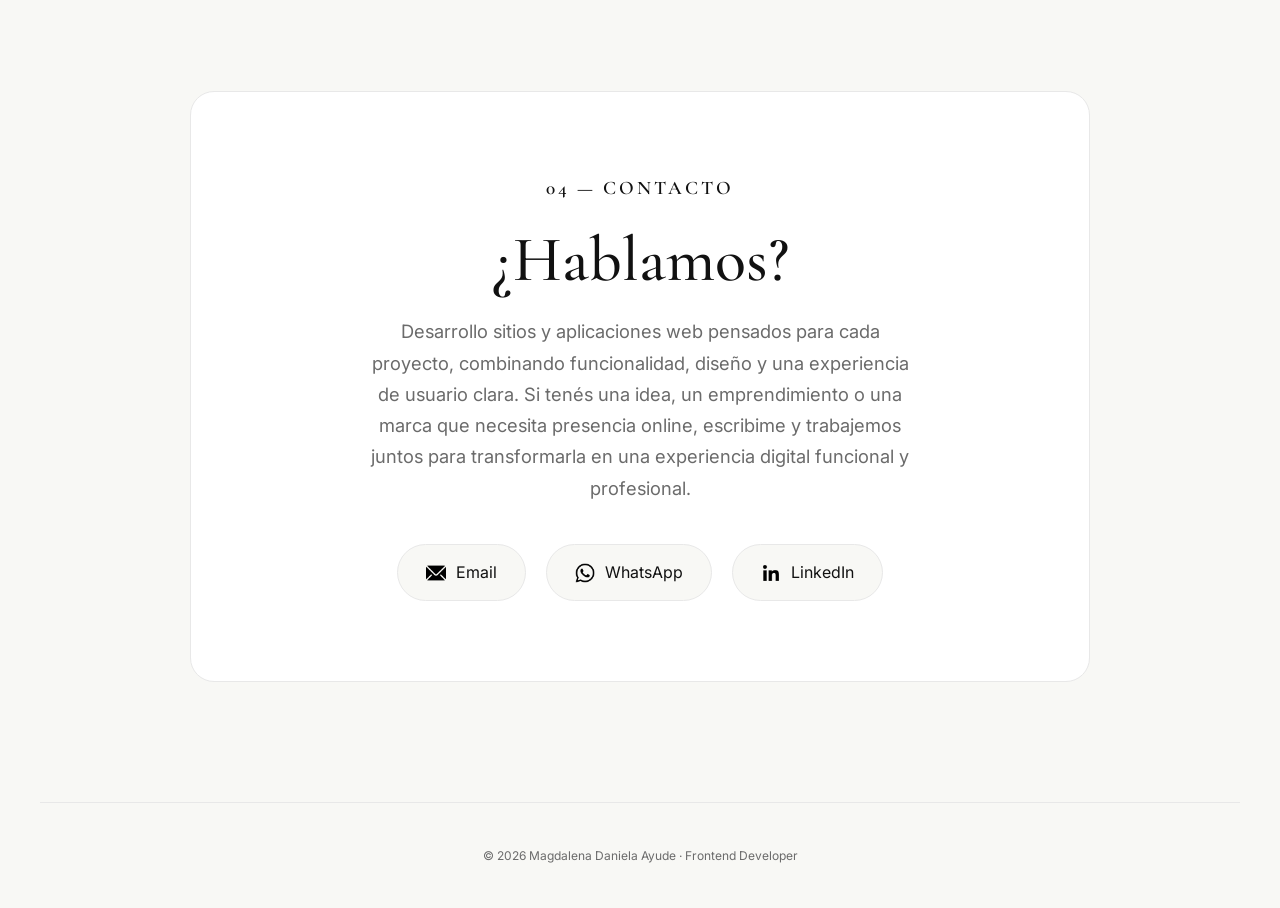
==== commit 11695d63: "actualizado" ====
--- a/portfolio/index.html
+++ b/portfolio/index.html
@@ -10,14 +10,14 @@
   <link rel="preconnect" href="https://fonts.gstatic.com" crossorigin>
   <link href="https://fonts.googleapis.com/css2?family=Cormorant+Garamond:wght@400;500;600;700&family=Inter:wght@300;400;500;600;700&display=swap" rel="stylesheet">
   
-  <meta name="description" content="Portfolio de Magdalena Daniela Ayude, desarrolladora frontend especializada en crear experiencias digitales modernas y accesibles.">
-  <meta name="keywords" content="Frontend Developer, Portfolio, HTML, CSS, JavaScript, Proyectos, Contacto">
+  <meta name="description"content="Portfolio de Magdalena Daniela Ayude, desarrolladora Frontend. Desarrollo sitios y experiencias web funcionales, responsive y visualmente atractivas.">
+  <meta name="keywords"content="Frontend Developer, Desarrollo Web, Portfolio, HTML, CSS, JavaScript, Firebase, Diseño Web, Magdalena Ayude">
   <meta name="author" content="Magdalena Daniela Ayude">  
   
   <meta property="og:title" content="Portfolio - Magdalena Daniela Ayude">
   <meta property="og:description" content="Portfolio de Magdalena Daniela Ayude, desarrolladora frontend especializada en crear experiencias digitales modernas y accesibles.">
-  <meta property="og:image" content="img/portfolio-preview.jpg">  
-  <meta property="og:url" content="https://tu-portfolio.com">
+  <meta property="og:image" content="https://magdalenadanielaayude.netlify.app/">  
+  <meta property="og:url" content="https://magdalenadanielaayude.netlify.app/">
 </head>
 
 <body>
@@ -53,12 +53,10 @@
 
       <div class="section-content">
         <p>
-          Soy desarrolladora Frontend enfocada en crear experiencias digitales claras, funcionales y visualmente atractivas. Me interesa construir productos web que comuniquen la identidad de cada proyecto y aporten soluciones concretas.
+          Soy desarrolladora Frontend y me enfoco en crear experiencias web funcionales, responsive y visualmente cuidadas.
         </p>
 
-        <p>
-          Encuentro mi motivación en el aprendizaje constante, la programación, el entrenamiento y los idiomas, áreas donde la constancia y la disciplina son clave para seguir mejorando día a día.
-        </p>
+        <p>Mi experiencia se construye a través de proyectos reales, trabajando desde la estructura y el diseño de interfaces hasta la implementación de funcionalidades y servicios dinámicos. Busco resolver necesidades concretas y transformar ideas en productos digitales claros, útiles y fáciles de usar.</p>
       </div>
     </section>
       
@@ -70,39 +68,75 @@
       <div class="stack-grid">
         <article class="stack-card">
           <h3>HTML</h3>
-          <p>Estructura semántica, accesibilidad web, SEO técnico y buenas prácticas.</p>
-        </article>
-        
+          <p>Construcción de estructuras semánticas, accesibles y organizadas para desarrollar experiencias web claras y bien estructuradas.</p>
+        </article>
         <article class="stack-card">
           <h3>CSS</h3>
-          <p>Diseño responsive con Flexbox, Grid, animaciones y sistemas visuales modernos.</p>
+          <p>Desarrollo de interfaces responsive utilizando Flexbox, Grid y animaciones para adaptar cada experiencia a distintos dispositivos.</p>
         </article>
 
         <article class="stack-card">
           <h3>JavaScript</h3>
-          <p>Manipulación del DOM, eventos e interacciones dinámicas para experiencias más fluidas.</p>
-        </article>
-      </div>
-    </section>
-
-    <section id="projects" class="section-layout projects">
-      <div class="section-title">
-        <span class="section-number">03 — PROYECTOS</span>
-      </div>
-
-      <div class="project-list">
+          <p>Implementación de funcionalidades, interacciones y experiencias dinámicas mediante manipulación del DOM y gestión de eventos.</p>
+        </article>
+        
+      <article class="stack-card"> 
+      <h3>Firebase</h3> 
+      <p>Integración de bases de datos y servicios para incorporar funcionalidades dinámicas en aplicaciones web.</p> 
+      </article> 
+      </div> 
+      </section>
+
+   <section id="projects" class="section-layout projects">
+
+  <div class="section-title">
+    <span class="section-number">03 — PROYECTOS</span>
+  </div>
+
+  <div class="project-list">
+
+    <article class="project">
+
+      <div class="project-image">
+        <img src="./assets/villamitre.png" alt="Página principal de la plataforma Villa Mitre">
+      </div>
+
+      <div class="project-content">
+        <span class="project-number">PROYECTO 01</span>
+
+        <h3>Villa Mitre</h3>
+        <p>Plataforma web desarrollada para visibilizar todo lo que se puede encontrar en Villa Mitre: comercios, profesionales, emprendimientos, actividades, servicios y propuestas del barrio. El proyecto reúne esta información en un mismo espacio digital, facilitando el descubrimiento y el acceso a opciones locales. Cuenta con una interfaz responsive, funcionalidades de contacto y navegación, y medición de interacciones mediante Google Analytics.</p>
+        
+        <ul class="project-features">
+          <li>Responsive</li>
+          <li>Google Analytics</li>
+          <li>JavaScript</li>
+        </ul>
+
+        <a href="https://comercios-villamitre.netlify.app/"
+           target="_blank"
+           rel="noopener noreferrer"
+           class="btn-link">
+          Visitar sitio →
+        </a>
+      </div>
+
+    </article>
+
+  <div class="project-list">
         <article class="project">
           <div class="project-image">
             <img src="./assets/turnosya.png" alt="Interfaz de la aplicación Turnos Ya">
           </div>
           <div class="project-content">
-            <span class="project-number">PROYECTO 01</span>
+            <span class="project-number">PROYECTO 02</span>
             <h3>Turnos Ya</h3>
-            <p>Aplicación web orientada a la gestión de turnos para profesionales y pequeños negocios.</p>
+            <p>Sitio web desarrollada para facilitar la gestión de turnos de profesionales y pequeños negocios. Cuenta con una interfaz clara y responsive, diseñada para simplificar la navegación y la interacción del usuario.</p>
+            
             <ul class="project-features">
               <li>Responsive</li>
-              <li>UX Enfocada</li>
-              <li>Interfaz Intuitiva</li>
+              <li>UX/UI</li>
+              <li>JavaScript</li>
             </ul>
             <a href="https://turnosbahia2026.netlify.app/" target="_blank" rel="noopener noreferrer" class="btn-link">Visitar sitio →</a>
           </div>
@@ -113,13 +147,14 @@
             <img src="./assets/rawmas.png" alt="Landing page de Raw M.A.S.">
           </div>
           <div class="project-content">
-            <span class="project-number">PROYECTO 02</span>
+            <span class="project-number">PROYECTO 03</span>
             <h3>Raw M.A.S.</h3>
-            <p>Landing page diseñada para transmitir energía, disciplina y alto rendimiento mediante una identidad visual fuerte.</p>
+            <p>Sitio web desarrollado para una marca vinculada al entrenamiento y el rendimiento físico. Incluye una interfaz personalizada, identidad visual y funcionalidades dinámicas, con Firebase integrado como servicio de base de datos.</p>
+            
             <ul class="project-features">
-              <li>Responsive</li>
-              <li>Conversión</li>
-              <li>Identidad Visual</li>
+            <li>Firebase</li>
+            <li>JavaScript</li>
+            <li>Responsive</li>
             </ul>
             <a href="https://raw-strength-bahia.netlify.app/" target="_blank" rel="noopener noreferrer" class="btn-link">Visitar sitio →</a>
           </div>
@@ -130,13 +165,15 @@
             <img src="./assets/flordesol.png" alt="Landing page de Flor de Sol">
           </div>
           <div class="project-content">
-            <span class="project-number">PROYECTO 03</span>
+            <span class="project-number">PROYECTO 04</span>
             <h3>Flor de Sol</h3>
-            <p>Landing page para una florería boutique diseñada para transmitir cercanía, elegancia y una identidad visual coherente.</p>
+            <p>Sitio web desarrollado para una marca de flores y regalos, combinando identidad visual con funcionalidades orientadas a la compra. Incluye un carrito dinámico que permite seleccionar productos, modificar cantidades y visualizar el detalle del pedido con productos, cantidades y precios antes de enviarlo directamente por WhatsApp.</p>
+      
+            
             <ul class="project-features">
-              <li>Responsive</li>
-              <li>SEO Básico</li>
-              <li>Accesibilidad</li>
+              <li>Gestión de cantidades</li>
+              <li>Carrito dinámico</li>
+              <li>Pedidos por WhatsApp</li>
             </ul>
             <a href="https://flordesol-magdalena.netlify.app/" target="_blank" rel="noopener noreferrer" class="btn-link">Visitar sitio →</a>
           </div>
@@ -144,11 +181,13 @@
       </div>
     </section>
 
+    
+
+
     <section id="contact" class="contact">
-      <span class="section-number">04 — CONTACTO</span>
-      <h2>¿Hablamos?</h2>
-      <p>Actualmente me especializo en el desarrollo de interfaces web eficientes, con un fuerte criterio estético y código limpio. Ya sea para maquetar interfaces minimalistas o desarrollar plataformas complejas, estoy lista para sumarme a tu equipo. Escribime.</p>
-
+  <span class="section-number">04 — CONTACTO</span>
+  <h2>¿Hablamos?</h2>
+  <p>Desarrollo sitios y aplicaciones web pensados para cada proyecto, combinando funcionalidad, diseño y una experiencia de usuario clara. Si tenés una idea, un emprendimiento o una marca que necesita presencia online, escribime y trabajemos juntos para transformarla en una experiencia digital funcional y profesional.</p>
       <div class="contact-buttons">
         <a href="mailto:magdaayude@hotmail.com" class="contact-button">
           <img src="./assets/correo-electronico.png" alt="Icono de Email">
@@ -169,8 +208,8 @@
   </main>
 
   <footer class="footer">
-    <small>© 2026 Magdalena Daniela Ayude</small>
+    <small>© 2026 Magdalena Daniela Ayude · Frontend Developer</small>
   </footer>
 
 </body>
-</html>
+</html>
--- a/portfolio/style.css
+++ b/portfolio/style.css
@@ -22,7 +22,7 @@
   font-family:'Inter',sans-serif;
   background-color:var(--bg);
   color:var(--text);
-  line-height:1.8;
+  line-height: 1.7;
   overflow-x:hidden;
 }
 .header{
@@ -35,12 +35,13 @@
 }
 .navbar{
   display:flex;
-  gap:20px;
+  
 }   
 .nav-links {
   display: flex;
   list-style: none;
   gap: 30px;
+  align-items: center;
 }
 .nav-links a {
   text-decoration: none;
@@ -52,7 +53,7 @@
   color: var(--accent);
 }
 .nav-links a.nav-github {
-  color: var(--accent); 
+  color: var(--accent);
   font-weight: 600;     
   border-bottom: 1px solid transparent;
   padding-bottom: 2px;
@@ -81,19 +82,22 @@
   font-family: 'Cormorant Garamond', serif;
   font-size: clamp(3.5rem, 7vw, 6.5rem);
   line-height: 1.1;
-  letter-spacing: 3px;
-  margin-bottom: 30px;
-  max-width: 800px;
+  letter-spacing: 2px;
+  margin-bottom: 24px;
+  max-width: 900px;
 }
 .hero p {
   font-size: 1.2rem;
   color: var(--text-light);
   max-width: 600px;
   margin-bottom: 30px;
+  line-height: 1.6;
 }
 .hero-actions {
   display: flex;
   gap: 20px;
+  justify-content: center;
+  flex-wrap: wrap;
 }
 .btn-primary {
   text-decoration: none;
@@ -102,7 +106,8 @@
   padding: 14px 28px;
   border-radius: 999px;
   display: inline-block;
-  transition: background 0.3s ease;
+  font-weight: 500;
+  transition: background-color 0.3s ease;
 }
 .btn-primary:hover {
   opacity: 0.9;
@@ -123,10 +128,10 @@
 .section-layout {
   max-width: var(--max-width);
   margin: 0 auto;
-  padding: 140px 40px;
+  padding: 120px 40px;
   display: grid;
-  grid-template-columns: 250px 1fr;
-  gap: 80px;
+  grid-template-columns: 180px 1fr;
+  gap: 50px;
   border-top: 2px solid var(--border);
 }
 .section-title {
@@ -142,6 +147,7 @@
 }
 .section-content p {
   max-width: 700px;
+  font-size: 1.05rem;
   margin-bottom: 24px;
   color: var(--text-light);
 }
@@ -151,7 +157,7 @@
   gap: 30px;
 }
 .stack-card{
-  padding: 40px;
+  padding: 32px;
   background-color: var(--surface);
   border: 1px solid var(--border);
   border-radius: 20px;
@@ -164,33 +170,38 @@
 .stack-card p{
   color: var(--text-light);
   font-size: 0.95rem;
+  line-height: 1.7;
 }
 .project-list {
   display: flex;
   flex-direction: column;
+  
+  width: 100%;
+  min-width: 0;
 }
 .project {
   display: grid;
-  grid-template-columns: 1fr 1fr;
-  gap: 80px;
+  grid-template-columns: 1.5fr 1fr;
+  gap: 4rem;
   align-items: center;
-  padding-bottom: 120px;
+  padding: 50px 0;
+  
 }
 .project:not(:last-child) {
   border-bottom: 1px solid var(--border);
 }
 .project:not(:first-child) {
-  padding-top: 120px;
+  padding-top: 80px;
 }
 .project-image{
    background-color: var(--surface);
    border: 1px solid var(--border);
    border-radius: 32px;
-   padding: 40px;
+   padding: 20px;
    display: flex;
    justify-content: center;
    align-items: center;
-   height: 400px;
+   height: 480px;
    box-shadow: 0 10px 30px rgba(0,0,0,.03);
    overflow: hidden;
 }
@@ -206,7 +217,7 @@
 .project-content {
  display: flex;
  flex-direction: column;
- align-items: flex-start;
+ justify-content: center;
 }
 .project-content h3 {
   font-family: 'Cormorant Garamond', serif;
@@ -218,6 +229,7 @@
   color: var(--text-light);
   font-size: 1.1rem;
   margin-bottom: 30px;
+  line-height: 1.7;
 }
 .project-features {
   display: flex;
@@ -252,9 +264,10 @@
   border: 1px solid var(--border);
   border-radius: 24px;
   padding: 80px 40px;
-  max-width: var(--max-width);
-  margin: 120px auto;
+  max-width: 900px;
+  margin: 0 auto 50px;
   text-align: center;
+  transform: translateY(-70px);
 }
 .contact h2 {
   font-family: 'Cormorant Garamond', serif;
@@ -339,7 +352,8 @@
   .contact {
     margin: 60px 20px;
     padding: 40px 20px;
-  }
-}
-
-
+    transform: translateY(-30px);
+}
+  }
+
+
